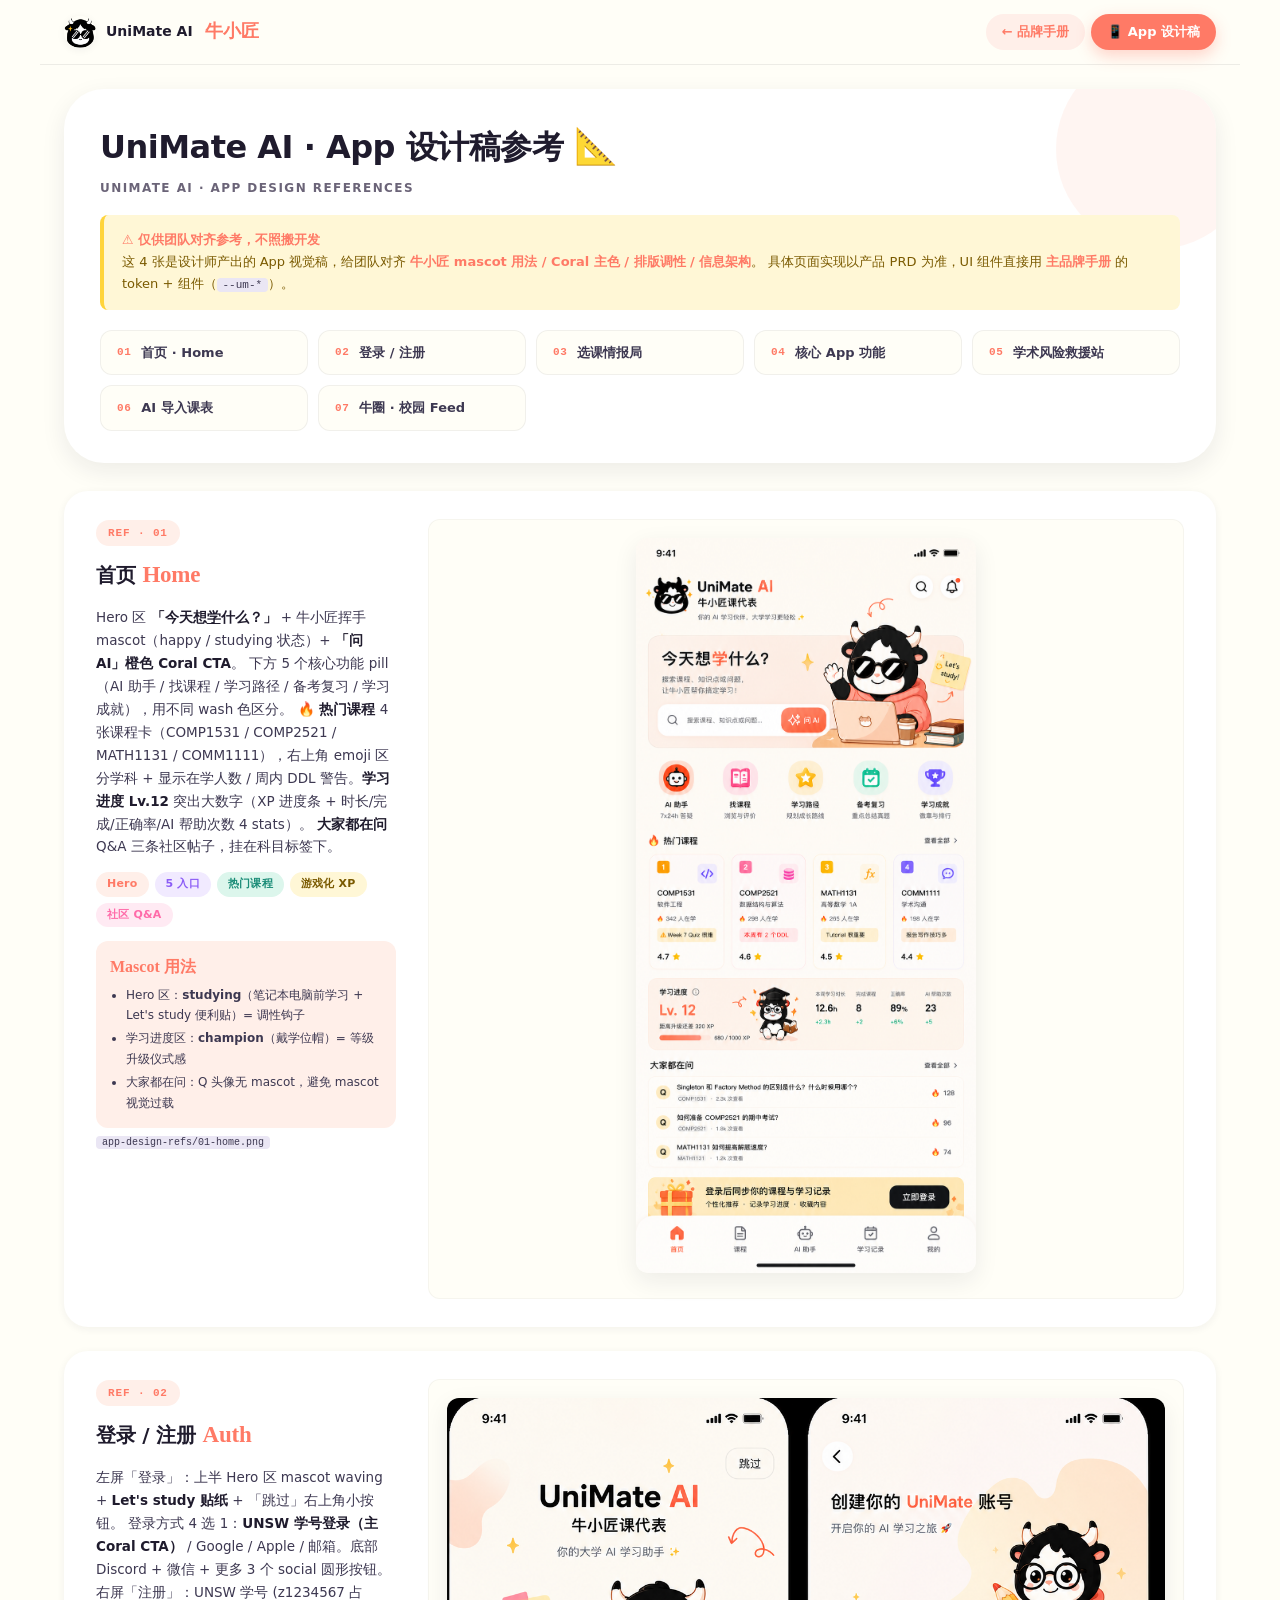
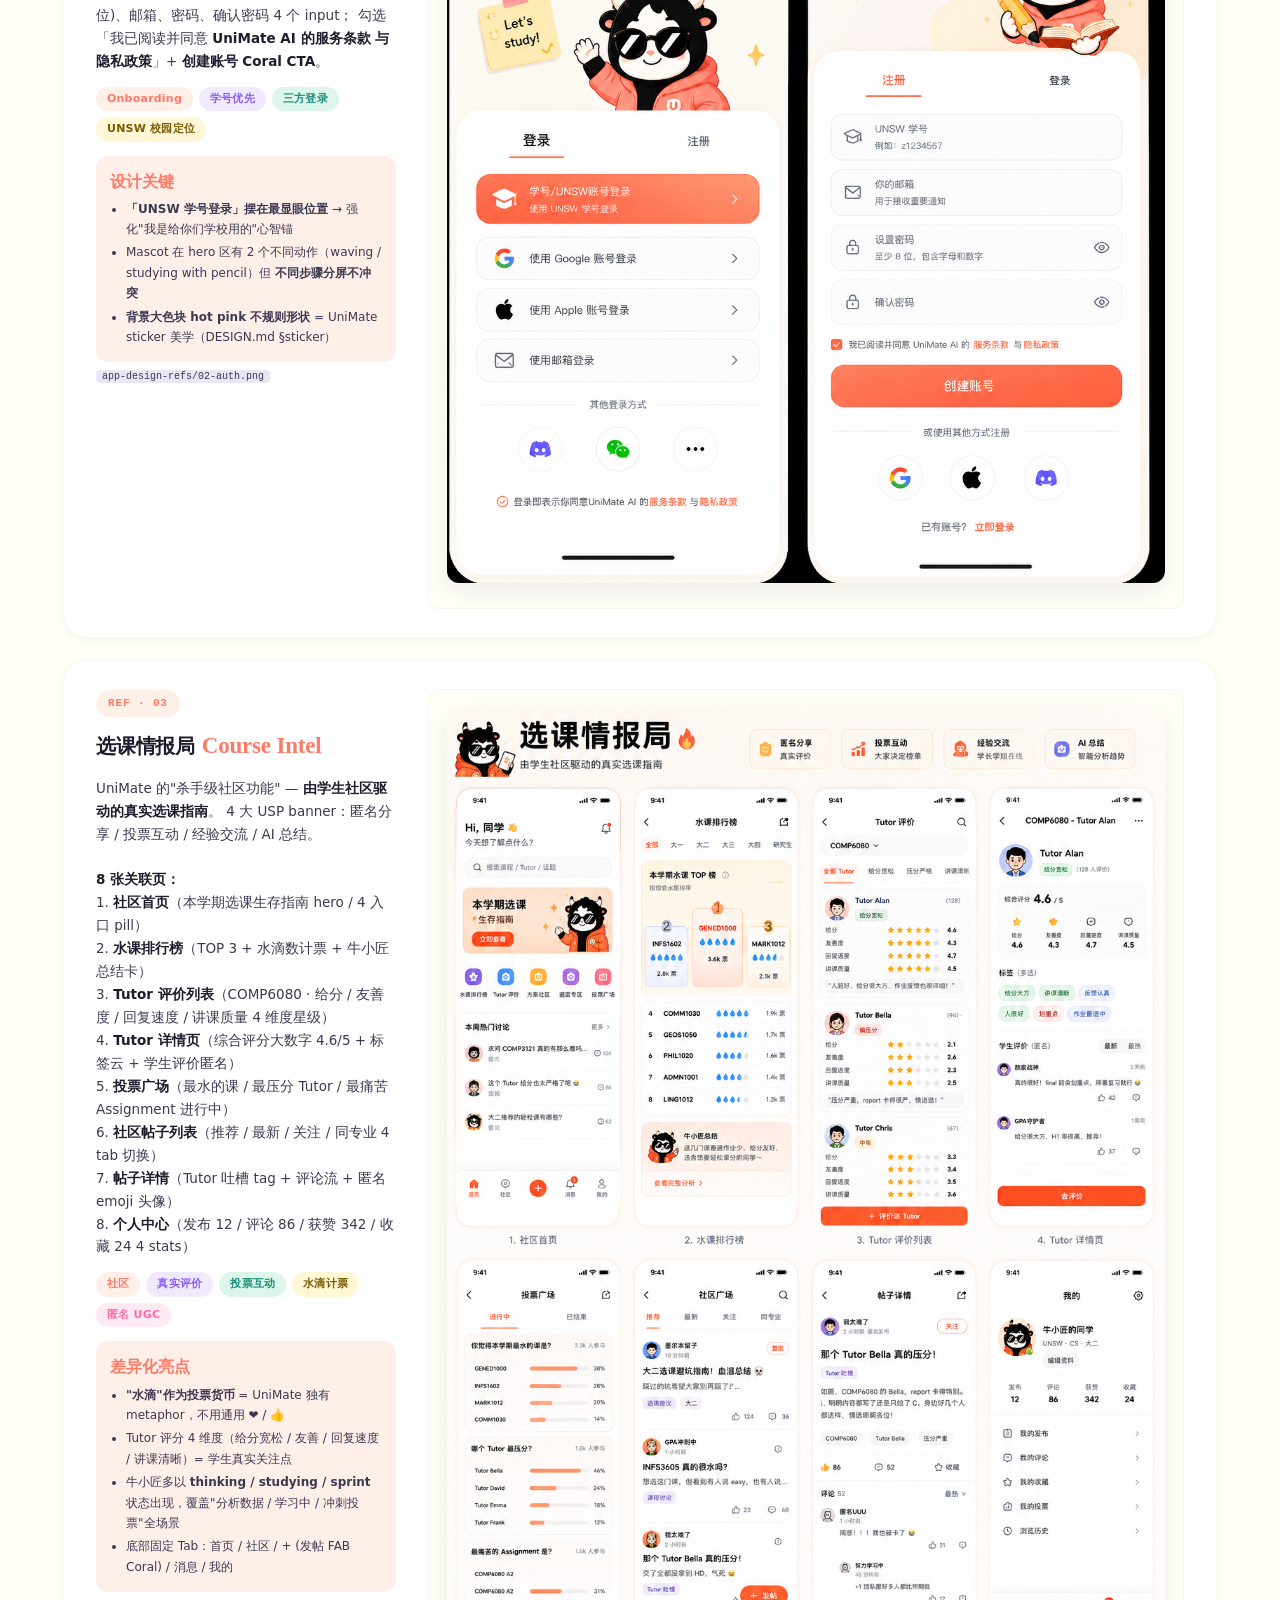
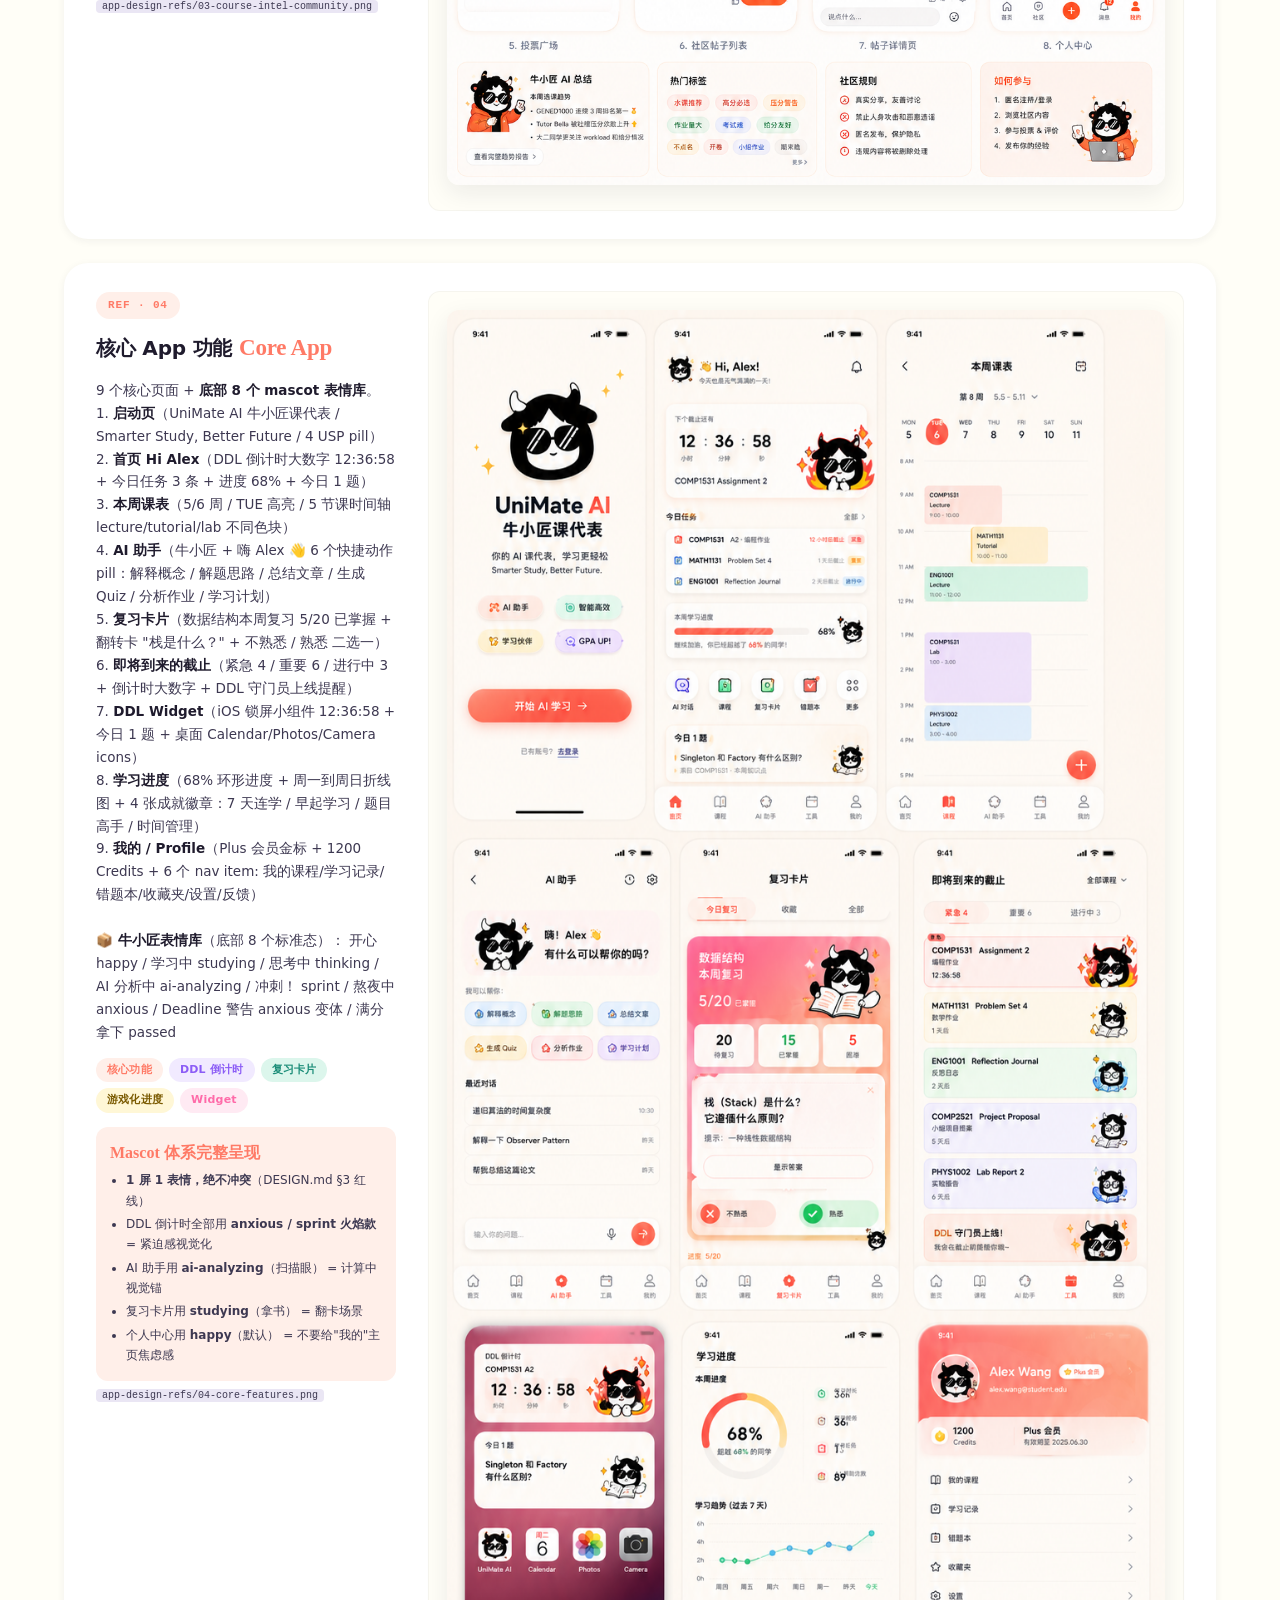
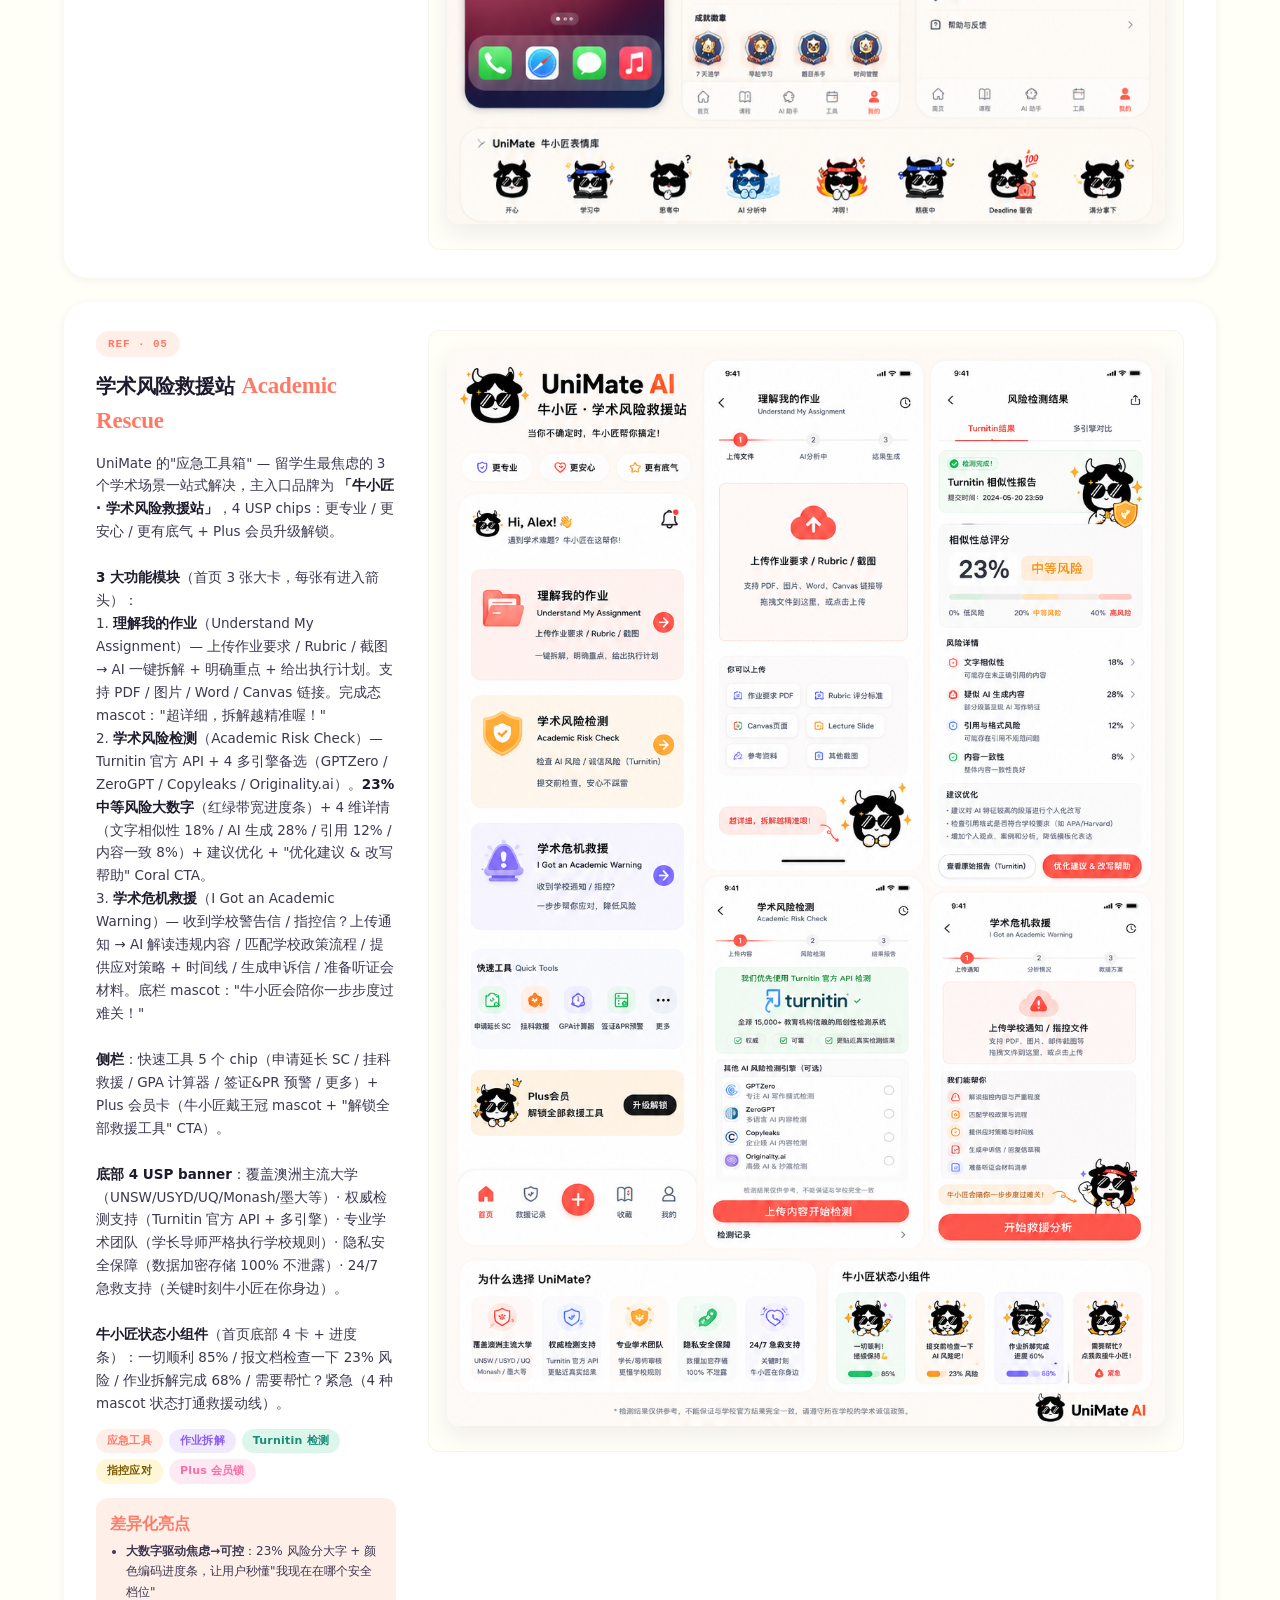
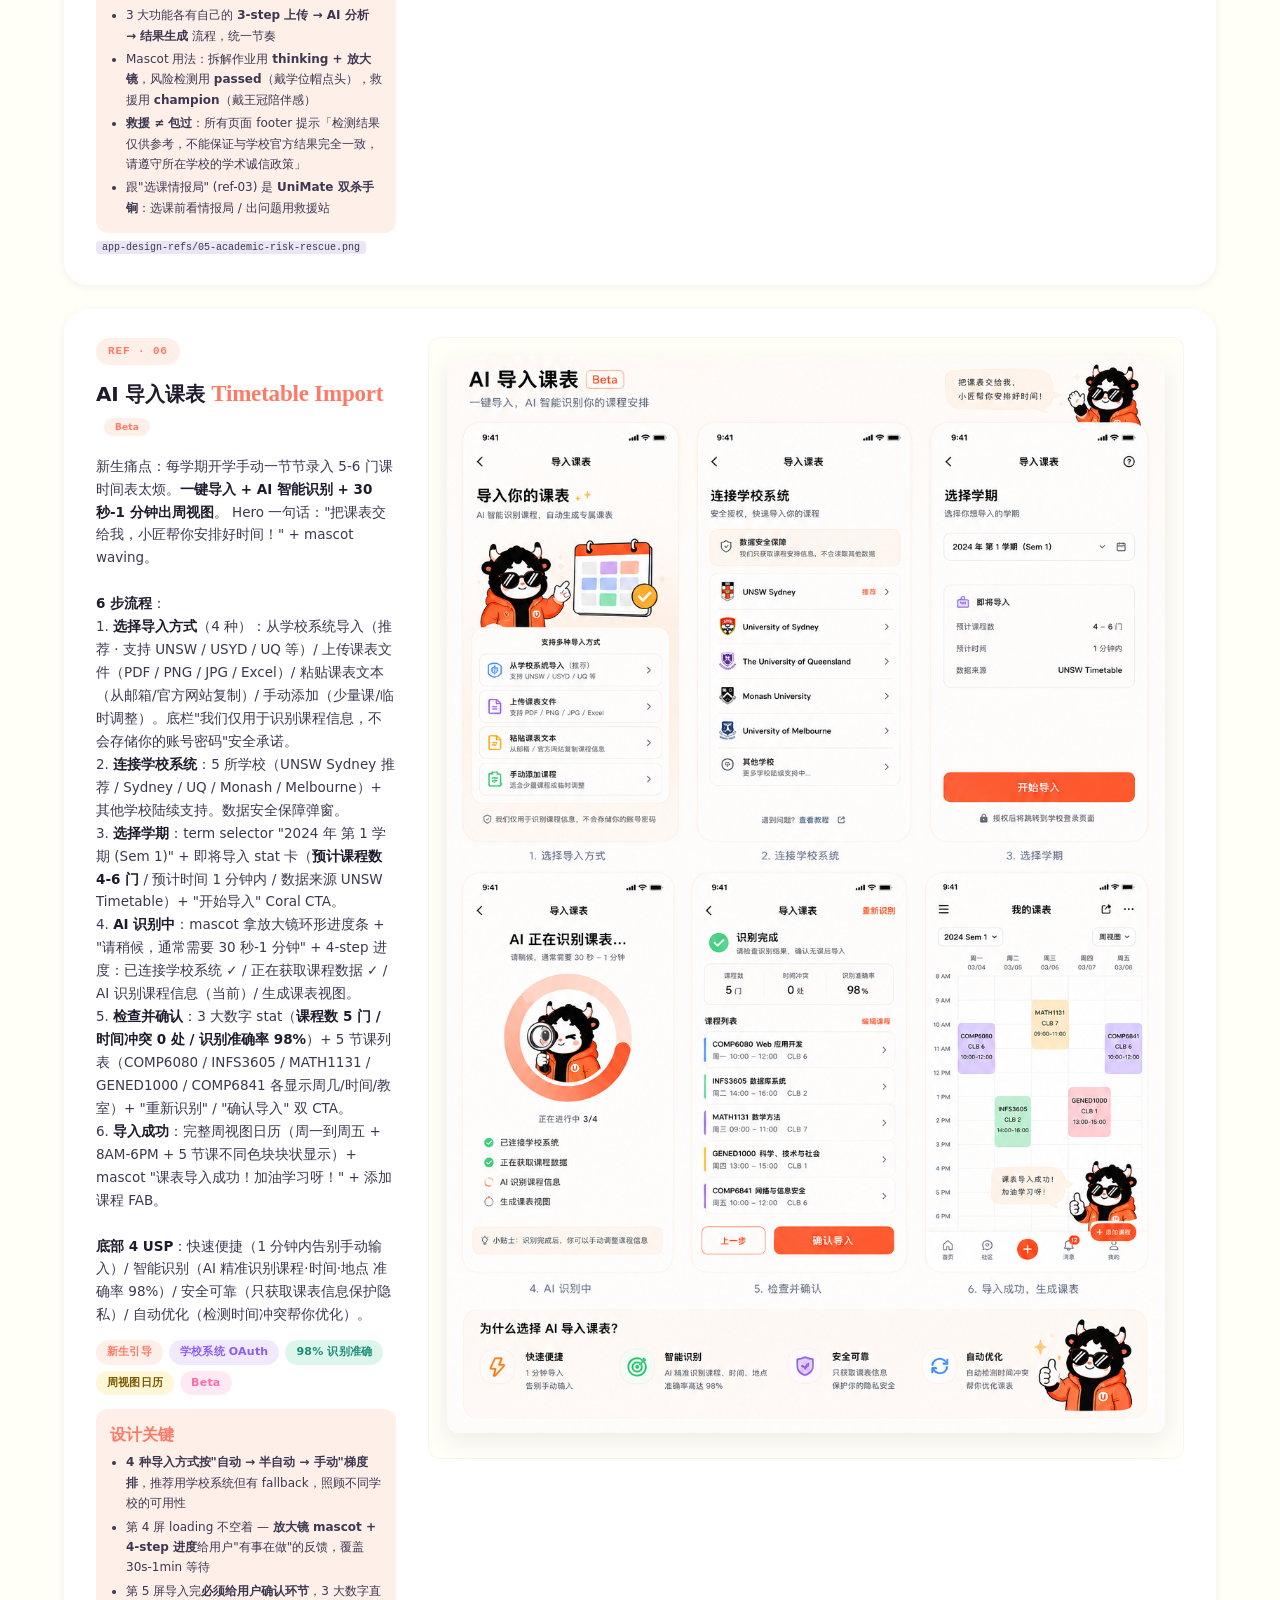
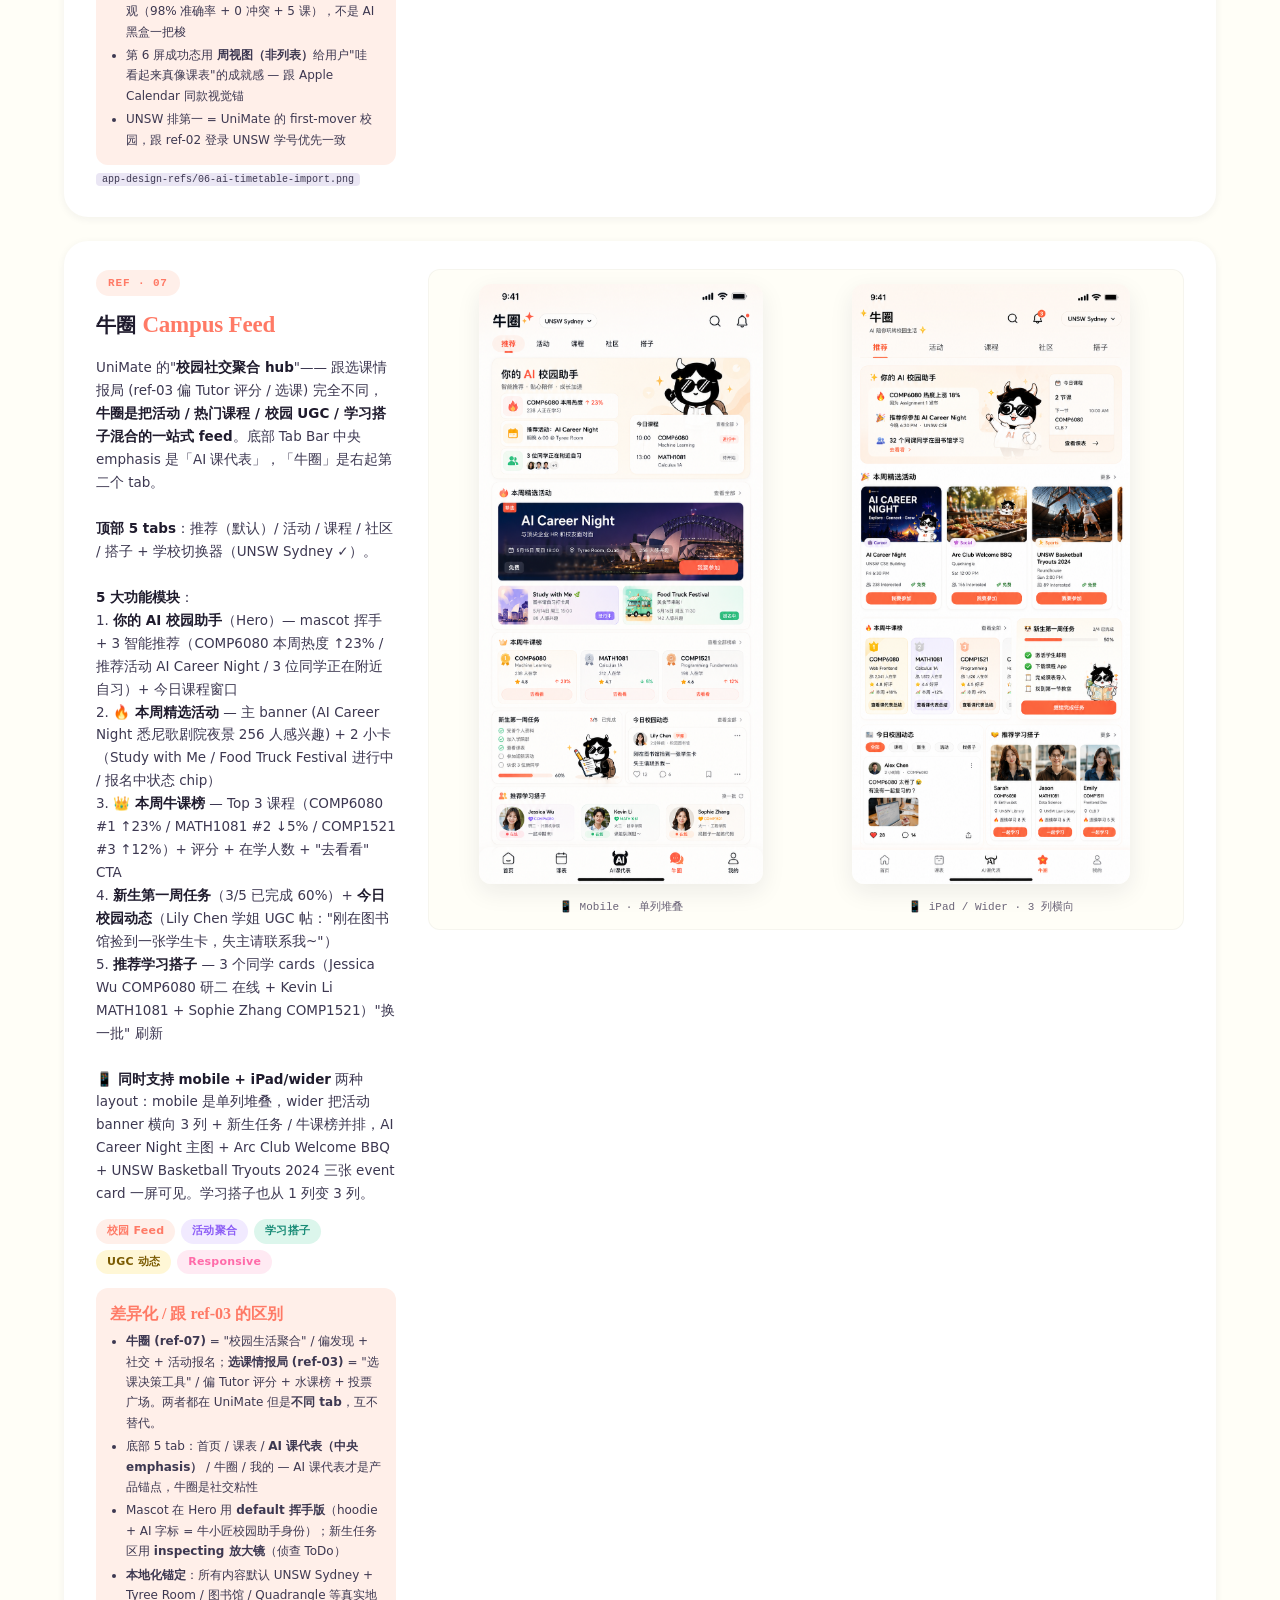
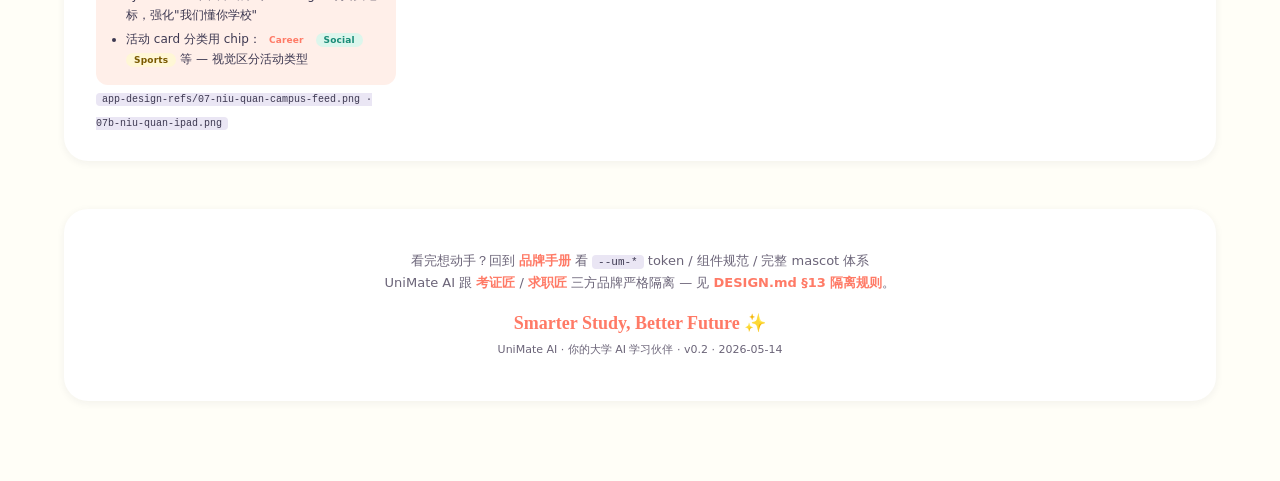
==== app-design-refs.html @ 415c6955 "feat: brand book v0.2 — app design refs page + 11-state mascot system + Stickers section - Add app-d" ====
<!doctype html>
<html lang="zh-CN">
<head>
  <meta charset="utf-8" />
  <meta name="viewport" content="width=device-width, initial-scale=1" />
  <title>UniMate AI · App 设计稿参考 · 团队对齐</title>
  <meta name="description" content="UniMate AI / 牛小匠 App 设计稿参考 — 仅供团队对齐 mascot / 色彩 / 排版调性，不照搬开发" />
  <link rel="stylesheet" href="tokens/tokens.css" />
  <style>
    *, *::before, *::after { box-sizing: border-box; }
    html, body { margin: 0; padding: 0; }
    body {
      font-family: var(--um-font-sans);
      background: var(--um-canvas);
      color: var(--um-ink);
      line-height: var(--um-lh-normal);
      -webkit-font-smoothing: antialiased;
    }
    a { color: var(--um-ink-soft); text-decoration: none; }
    code {
      font-family: 'JetBrains Mono', 'SF Mono', Menlo, monospace;
      font-size: 11px; background: var(--um-fog, #EAE6F4);
      padding: 1px 6px; border-radius: var(--um-radius-xs);
      color: var(--um-ink-soft);
    }

    .page { max-width: 1200px; margin: 0 auto; padding: 0 24px 80px; }

    /* —— Sticky nav 跟 index.html 同款 (UniMate Coral) —— */
    .sticky-nav {
      position: sticky; top: 0; z-index: 100;
      background: rgba(255, 254, 247, 0.92);
      backdrop-filter: blur(12px);
      -webkit-backdrop-filter: blur(12px);
      margin: 0 -24px 24px;
      padding: 14px 24px;
      border-bottom: 1px solid rgba(31,27,45,0.08);
      display: flex; align-items: center; gap: 14px;
    }
    .sticky-nav .brand {
      display: flex; align-items: center; gap: 10px;
      font-weight: 800; font-size: 14px; color: var(--um-ink);
    }
    .sticky-nav .brand img { width: 32px; height: 32px; border-radius: 50%; box-shadow: var(--um-shadow-sm); }
    .sticky-nav .brand .label-zh { font-family: var(--um-font-accent); font-size: 18px; color: var(--um-coral); margin-left: 2px; }
    .sticky-nav .nav-links { display: flex; gap: 6px; margin-left: auto; }
    .sticky-nav .nav-link {
      display: inline-flex; align-items: center; gap: 6px;
      padding: 8px 16px; border-radius: var(--um-radius-full);
      font-size: 13px; font-weight: 700; text-decoration: none;
      transition: transform var(--um-dur-hover), background var(--um-dur-hover);
    }
    .sticky-nav .nav-link.current {
      background: var(--um-coral); color: var(--um-white);
      box-shadow: 0 6px 16px rgba(255,122,102,0.32);
    }
    .sticky-nav .nav-link.subtle { background: var(--um-wash-coral); color: var(--um-coral); }
    .sticky-nav .nav-link.subtle:hover { background: var(--um-coral); color: var(--um-white); transform: translateY(-1px); }
    @media (max-width: 700px) {
      .sticky-nav { gap: 8px; padding: 10px 16px; margin: 0 -16px 16px; }
      .sticky-nav .brand .label { display: none; }
      .sticky-nav .brand .label-zh { display: none; }
      .sticky-nav .nav-link { padding: 6px 12px; font-size: 12px; }
    }

    /* —— Hero header —— */
    .header {
      background: var(--um-white);
      border-radius: var(--um-radius-xl);
      padding: 32px 36px;
      box-shadow: var(--um-shadow-md);
      margin-bottom: 28px;
      position: relative;
      overflow: hidden;
    }
    .header::before {
      content: '';
      position: absolute;
      top: -40px; right: -40px;
      width: 200px; height: 200px;
      background: var(--um-wash-coral);
      border-radius: 50%;
      opacity: 0.6;
      z-index: 0;
    }
    .header > * { position: relative; z-index: 1; }
    .header h1 {
      margin: 0 0 6px;
      font-size: 32px; font-weight: 800;
      color: var(--um-ink); letter-spacing: -0.5px;
    }
    .header h1 .accent {
      font-family: var(--um-font-accent);
      color: var(--um-coral);
      font-weight: 700;
      font-size: 1.1em;
    }
    .header .en {
      font-size: 12px;
      color: var(--um-slate);
      margin: 0 0 18px;
      font-weight: 700;
      letter-spacing: 0.12em;
      text-transform: uppercase;
    }

    .warning {
      background: var(--um-wash-sunshine);
      border-left: 4px solid var(--um-sunshine);
      padding: 14px 18px;
      border-radius: var(--um-radius-sm);
      font-size: 13px;
      color: #7a5a00;
      line-height: var(--um-lh-relaxed);
    }
    .warning strong { color: var(--um-coral); }
    .warning a { color: var(--um-coral); font-weight: 700; }
    .warning a:hover { text-decoration: underline; }

    .toc {
      display: grid;
      grid-template-columns: repeat(auto-fill, minmax(200px, 1fr));
      gap: 10px;
      margin-top: 20px;
    }
    .toc a {
      padding: 12px 16px;
      background: var(--um-canvas);
      border: 1.5px solid rgba(31,27,45,0.06);
      border-radius: var(--um-radius-md);
      font-size: 13px; font-weight: 700;
      color: var(--um-ink-soft);
      display: flex; align-items: center; gap: 10px;
      transition: all var(--um-dur-hover);
    }
    .toc a:hover {
      background: var(--um-wash-coral);
      border-color: var(--um-coral);
      color: var(--um-coral);
      transform: translateY(-1px);
    }
    .toc a .num {
      font-family: 'JetBrains Mono', 'SF Mono', monospace;
      font-weight: 800;
      color: var(--um-coral);
      font-size: 11px;
      letter-spacing: 0.05em;
    }

    /* —— Ref card —— */
    .ref-card {
      background: var(--um-white);
      border-radius: var(--um-radius-lg);
      padding: 28px 32px;
      margin-bottom: 24px;
      box-shadow: var(--um-shadow-sm);
      display: grid;
      grid-template-columns: 300px 1fr;
      gap: 32px;
      align-items: start;
      transition: box-shadow var(--um-dur-hover);
    }
    .ref-card:hover { box-shadow: var(--um-shadow-md); }
    @media (max-width: 760px) {
      .ref-card { grid-template-columns: 1fr; padding: 22px 20px; gap: 18px; }
    }
    .ref-meta .num {
      display: inline-block;
      padding: 5px 12px;
      background: var(--um-wash-coral);
      color: var(--um-coral);
      border-radius: var(--um-radius-full);
      font-family: 'JetBrains Mono', monospace;
      font-size: 11px; font-weight: 800;
      letter-spacing: 0.08em;
      margin-bottom: 12px;
    }
    .ref-meta h2 {
      margin: 0 0 12px;
      font-size: 20px; font-weight: 800;
      color: var(--um-ink); letter-spacing: -0.2px;
    }
    .ref-meta .accent {
      font-family: var(--um-font-accent);
      color: var(--um-coral);
      font-weight: 700;
      font-size: 1.15em;
    }
    .ref-meta .desc {
      font-size: 13.5px;
      color: var(--um-ink-soft);
      margin-bottom: 14px;
      line-height: var(--um-lh-relaxed);
    }
    .ref-meta .desc strong { color: var(--um-ink); font-weight: 700; }
    .ref-meta code { font-size: 10px; }

    .ref-frame {
      background: var(--um-canvas);
      border-radius: var(--um-radius-md);
      padding: 18px;
      text-align: center;
      border: 1.5px solid rgba(31,27,45,0.04);
    }
    .ref-frame img {
      max-width: 100%; height: auto;
      border-radius: var(--um-radius-md);
      box-shadow: var(--um-shadow-md);
      display: inline-block;
    }
    .ref-frame.tall img { max-width: 340px; }
    .ref-frame.wide img { max-width: 100%; }

    /* —— Tag rows —— */
    .tag-row {
      display: flex; flex-wrap: wrap;
      gap: 6px; margin-top: 14px;
    }
    .tag {
      font-size: 11px;
      padding: 4px 11px;
      border-radius: var(--um-radius-full);
      background: var(--um-wash-coral);
      color: var(--um-coral);
      font-weight: 700;
      letter-spacing: 0.02em;
    }
    .tag.purple { background: var(--um-wash-purple); color: var(--um-purple); }
    .tag.mint { background: var(--um-wash-mint); color: #1a8c77; }
    .tag.sunshine { background: var(--um-wash-sunshine); color: #7a5a00; }
    .tag.bubblegum { background: var(--um-wash-bubblegum); color: var(--um-bubblegum); }

    /* —— Mascot key insights box —— */
    .insights {
      margin-top: 14px;
      padding: 12px 14px;
      background: var(--um-wash-coral);
      border-radius: var(--um-radius-md);
      font-size: 12px;
      line-height: var(--um-lh-relaxed);
      color: var(--um-ink-soft);
    }
    .insights .label {
      font-family: var(--um-font-accent);
      color: var(--um-coral);
      font-size: 16px;
      font-weight: 700;
      display: block;
      margin-bottom: 4px;
    }
    .insights ul { margin: 0; padding-left: 16px; }
    .insights li { margin: 3px 0; }

    /* —— Footer —— */
    .footer {
      margin-top: 48px;
      padding: 28px 24px;
      background: var(--um-white);
      border-radius: var(--um-radius-lg);
      box-shadow: var(--um-shadow-sm);
      text-align: center;
      font-size: 13px;
      color: var(--um-slate);
      line-height: var(--um-lh-relaxed);
    }
    .footer .accent {
      font-family: var(--um-font-accent);
      color: var(--um-coral);
      font-size: 18px;
      font-weight: 700;
    }
    .footer a { color: var(--um-coral); font-weight: 700; }
    .footer a:hover { text-decoration: underline; }
  </style>
</head>
<body>
<div class="page">

  <!-- ============ STICKY NAV ============ -->
  <nav class="sticky-nav">
    <span class="brand">
      <img src="assets/logo/avatar.png" alt=""/>
      <span class="label">UniMate AI</span>
      <span class="label-zh">牛小匠</span>
    </span>
    <div class="nav-links">
      <a href="index.html" class="nav-link subtle">← 品牌手册</a>
      <a href="app-design-refs.html" class="nav-link current">📱 App 设计稿</a>
    </div>
  </nav>

  <div class="header" style="margin-top:8px;">
    <h1>UniMate AI · App 设计稿参考 <span class="accent">📐</span></h1>
    <p class="en">UNIMATE AI · APP DESIGN REFERENCES</p>
    <div class="warning">
      <strong>⚠️ 仅供团队对齐参考，不照搬开发</strong>
      <br/>这 4 张是设计师产出的 App 视觉稿，给团队对齐 <strong>牛小匠 mascot 用法 / Coral 主色 / 排版调性 / 信息架构</strong>。
      具体页面实现以产品 PRD 为准，UI 组件直接用 <a href="index.html">主品牌手册</a> 的 token + 组件（<code>--um-*</code>）。
    </div>
    <div class="toc">
      <a href="#ref-01"><span class="num">01</span>首页 · Home</a>
      <a href="#ref-02"><span class="num">02</span>登录 / 注册</a>
      <a href="#ref-03"><span class="num">03</span>选课情报局</a>
      <a href="#ref-04"><span class="num">04</span>核心 App 功能</a>
      <a href="#ref-05"><span class="num">05</span>学术风险救援站</a>
      <a href="#ref-06"><span class="num">06</span>AI 导入课表</a>
      <a href="#ref-07"><span class="num">07</span>牛圈 · 校园 Feed</a>
    </div>
  </div>

  <!-- ============ 01 首页 ============ -->
  <div class="ref-card" id="ref-01">
    <div class="ref-meta">
      <span class="num">REF · 01</span>
      <h2>首页 <span class="accent">Home</span></h2>
      <p class="desc">
        Hero 区 <strong>「今天想<u>学</u>什么？」</strong> + 牛小匠挥手 mascot（happy / studying 状态）+ <strong>「问 AI」橙色 Coral CTA</strong>。
        下方 5 个核心功能 pill（AI 助手 / 找课程 / 学习路径 / 备考复习 / 学习成就），用不同 wash 色区分。
        <strong>🔥 热门课程</strong> 4 张课程卡（COMP1531 / COMP2521 / MATH1131 / COMM1111），右上角 emoji 区分学科 +
        显示在学人数 / 周内 DDL 警告。<strong>学习进度 Lv.12</strong> 突出大数字（XP 进度条 + 时长/完成/正确率/AI 帮助次数 4 stats）。
        <strong>大家都在问</strong> Q&A 三条社区帖子，挂在科目标签下。
      </p>
      <div class="tag-row">
        <span class="tag">Hero</span>
        <span class="tag purple">5 入口</span>
        <span class="tag mint">热门课程</span>
        <span class="tag sunshine">游戏化 XP</span>
        <span class="tag bubblegum">社区 Q&A</span>
      </div>
      <div class="insights">
        <span class="label">Mascot 用法</span>
        <ul>
          <li>Hero 区：<strong>studying</strong>（笔记本电脑前学习 + Let's study 便利贴）= 调性钩子</li>
          <li>学习进度区：<strong>champion</strong>（戴学位帽）= 等级升级仪式感</li>
          <li>大家都在问：Q 头像无 mascot，避免 mascot 视觉过载</li>
        </ul>
      </div>
      <code>app-design-refs/01-home.png</code>
    </div>
    <div class="ref-frame tall">
      <img src="assets/app-design-refs/01-home.png" alt="UniMate AI 首页设计稿"/>
    </div>
  </div>

  <!-- ============ 02 登录注册 ============ -->
  <div class="ref-card" id="ref-02">
    <div class="ref-meta">
      <span class="num">REF · 02</span>
      <h2>登录 / 注册 <span class="accent">Auth</span></h2>
      <p class="desc">
        左屏「登录」：上半 Hero 区 mascot waving + <strong>Let's study 贴纸</strong> + 「跳过」右上角小按钮。
        登录方式 4 选 1：<strong>UNSW 学号登录（主 Coral CTA）</strong> / Google / Apple / 邮箱。底部 Discord + 微信 + 更多 3 个 social 圆形按钮。
        右屏「注册」：UNSW 学号 (z1234567 占位)、邮箱、密码、确认密码 4 个 input；
        勾选「我已阅读并同意 <strong>UniMate AI 的服务条款 与 隐私政策</strong>」+ <strong>创建账号 Coral CTA</strong>。
      </p>
      <div class="tag-row">
        <span class="tag">Onboarding</span>
        <span class="tag purple">学号优先</span>
        <span class="tag mint">三方登录</span>
        <span class="tag sunshine">UNSW 校园定位</span>
      </div>
      <div class="insights">
        <span class="label">设计关键</span>
        <ul>
          <li><strong>「UNSW 学号登录」摆在最显眼位置</strong> → 强化"我是给你们学校用的"心智锚</li>
          <li>Mascot 在 hero 区有 2 个不同动作（waving / studying with pencil）但 <strong>不同步骤分屏不冲突</strong></li>
          <li><strong>背景大色块 hot pink 不规则形状</strong> = UniMate sticker 美学（DESIGN.md §sticker）</li>
        </ul>
      </div>
      <code>app-design-refs/02-auth.png</code>
    </div>
    <div class="ref-frame wide">
      <img src="assets/app-design-refs/02-auth.png" alt="UniMate AI 登录注册设计稿"/>
    </div>
  </div>

  <!-- ============ 03 选课情报局 ============ -->
  <div class="ref-card" id="ref-03">
    <div class="ref-meta">
      <span class="num">REF · 03</span>
      <h2>选课情报局 <span class="accent">Course Intel</span></h2>
      <p class="desc">
        UniMate 的"杀手级社区功能" — <strong>由学生社区驱动的真实选课指南</strong>。
        4 大 USP banner：匿名分享 / 投票互动 / 经验交流 / AI 总结。
        <br/><br/>
        <strong>8 张关联页：</strong>
        <br/>1. <strong>社区首页</strong>（本学期选课生存指南 hero / 4 入口 pill）
        <br/>2. <strong>水课排行榜</strong>（TOP 3 + 水滴数计票 + 牛小匠总结卡）
        <br/>3. <strong>Tutor 评价列表</strong>（COMP6080 · 给分 / 友善度 / 回复速度 / 讲课质量 4 维度星级）
        <br/>4. <strong>Tutor 详情页</strong>（综合评分大数字 4.6/5 + 标签云 + 学生评价匿名）
        <br/>5. <strong>投票广场</strong>（最水的课 / 最压分 Tutor / 最痛苦 Assignment 进行中）
        <br/>6. <strong>社区帖子列表</strong>（推荐 / 最新 / 关注 / 同专业 4 tab 切换）
        <br/>7. <strong>帖子详情</strong>（Tutor 吐槽 tag + 评论流 + 匿名 emoji 头像）
        <br/>8. <strong>个人中心</strong>（发布 12 / 评论 86 / 获赞 342 / 收藏 24 4 stats）
      </p>
      <div class="tag-row">
        <span class="tag">社区</span>
        <span class="tag purple">真实评价</span>
        <span class="tag mint">投票互动</span>
        <span class="tag sunshine">水滴计票</span>
        <span class="tag bubblegum">匿名 UGC</span>
      </div>
      <div class="insights">
        <span class="label">差异化亮点</span>
        <ul>
          <li><strong>"水滴"作为投票货币</strong> = UniMate 独有 metaphor，不用通用 ❤️ / 👍</li>
          <li>Tutor 评分 4 维度（给分宽松 / 友善 / 回复速度 / 讲课清晰）= 学生真实关注点</li>
          <li>牛小匠多以 <strong>thinking / studying / sprint</strong> 状态出现，覆盖"分析数据 / 学习中 / 冲刺投票"全场景</li>
          <li>底部固定 Tab：首页 / 社区 / + (发帖 FAB Coral) / 消息 / 我的</li>
        </ul>
      </div>
      <code>app-design-refs/03-course-intel-community.png</code>
    </div>
    <div class="ref-frame wide">
      <img src="assets/app-design-refs/03-course-intel-community.png" alt="UniMate AI 选课情报局 8 张页面"/>
    </div>
  </div>

  <!-- ============ 04 核心 App 功能 ============ -->
  <div class="ref-card" id="ref-04">
    <div class="ref-meta">
      <span class="num">REF · 04</span>
      <h2>核心 App 功能 <span class="accent">Core App</span></h2>
      <p class="desc">
        9 个核心页面 + <strong>底部 8 个 mascot 表情库</strong>。
        <br/>1. <strong>启动页</strong>（UniMate AI 牛小匠课代表 / Smarter Study, Better Future / 4 USP pill）
        <br/>2. <strong>首页 Hi Alex</strong>（DDL 倒计时大数字 12:36:58 + 今日任务 3 条 + 进度 68% + 今日 1 题）
        <br/>3. <strong>本周课表</strong>（5/6 周 / TUE 高亮 / 5 节课时间轴 lecture/tutorial/lab 不同色块）
        <br/>4. <strong>AI 助手</strong>（牛小匠 + 嗨 Alex 👋 6 个快捷动作 pill：解释概念 / 解题思路 / 总结文章 / 生成 Quiz / 分析作业 / 学习计划）
        <br/>5. <strong>复习卡片</strong>（数据结构本周复习 5/20 已掌握 + 翻转卡 "栈是什么？" + 不熟悉 / 熟悉 二选一）
        <br/>6. <strong>即将到来的截止</strong>（紧急 4 / 重要 6 / 进行中 3 + 倒计时大数字 + DDL 守门员上线提醒）
        <br/>7. <strong>DDL Widget</strong>（iOS 锁屏小组件 12:36:58 + 今日 1 题 + 桌面 Calendar/Photos/Camera icons）
        <br/>8. <strong>学习进度</strong>（68% 环形进度 + 周一到周日折线图 + 4 张成就徽章：7 天连学 / 早起学习 / 题目高手 / 时间管理）
        <br/>9. <strong>我的 / Profile</strong>（Plus 会员金标 + 1200 Credits + 6 个 nav item: 我的课程/学习记录/错题本/收藏夹/设置/反馈）
        <br/><br/>
        <strong>📦 牛小匠表情库</strong>（底部 8 个标准态）：
        开心 happy / 学习中 studying / 思考中 thinking / AI 分析中 ai-analyzing / 冲刺！ sprint / 熬夜中 anxious / Deadline 警告 anxious 变体 / 满分拿下 passed
      </p>
      <div class="tag-row">
        <span class="tag">核心功能</span>
        <span class="tag purple">DDL 倒计时</span>
        <span class="tag mint">复习卡片</span>
        <span class="tag sunshine">游戏化进度</span>
        <span class="tag bubblegum">Widget</span>
      </div>
      <div class="insights">
        <span class="label">Mascot 体系完整呈现</span>
        <ul>
          <li><strong>1 屏 1 表情，绝不冲突</strong>（DESIGN.md §3 红线）</li>
          <li>DDL 倒计时全部用 <strong>anxious / sprint 火焰款</strong> = 紧迫感视觉化</li>
          <li>AI 助手用 <strong>ai-analyzing</strong>（扫描眼） = 计算中视觉锚</li>
          <li>复习卡片用 <strong>studying</strong>（拿书） = 翻卡场景</li>
          <li>个人中心用 <strong>happy</strong>（默认） = 不要给"我的"主页焦虑感</li>
        </ul>
      </div>
      <code>app-design-refs/04-core-features.png</code>
    </div>
    <div class="ref-frame wide">
      <img src="assets/app-design-refs/04-core-features.png" alt="UniMate AI 9 个核心 App 功能 + 8 mascot 表情库"/>
    </div>
  </div>

  <!-- ============ 05 学术风险救援站 ============ -->
  <div class="ref-card" id="ref-05">
    <div class="ref-meta">
      <span class="num">REF · 05</span>
      <h2>学术风险救援站 <span class="accent">Academic Rescue</span></h2>
      <p class="desc">
        UniMate 的"应急工具箱" — 留学生最焦虑的 3 个学术场景一站式解决，主入口品牌为
        <strong>「牛小匠 · 学术风险救援站」</strong>，4 USP chips：更专业 / 更安心 / 更有底气 + Plus 会员升级解锁。
        <br/><br/>
        <strong>3 大功能模块</strong>（首页 3 张大卡，每张有进入箭头）：
        <br/>1. <strong>理解我的作业</strong>（Understand My Assignment）— 上传作业要求 / Rubric / 截图 → AI 一键拆解 + 明确重点 + 给出执行计划。支持 PDF / 图片 / Word / Canvas 链接。完成态 mascot："超详细，拆解越精准喔！"
        <br/>2. <strong>学术风险检测</strong>（Academic Risk Check）— Turnitin 官方 API + 4 多引擎备选（GPTZero / ZeroGPT / Copyleaks / Originality.ai）。<strong>23% 中等风险大数字</strong>（红绿带宽进度条）+ 4 维详情（文字相似性 18% / AI 生成 28% / 引用 12% / 内容一致 8%）+ 建议优化 + "优化建议 & 改写帮助" Coral CTA。
        <br/>3. <strong>学术危机救援</strong>（I Got an Academic Warning）— 收到学校警告信 / 指控信？上传通知 → AI 解读违规内容 / 匹配学校政策流程 / 提供应对策略 + 时间线 / 生成申诉信 / 准备听证会材料。底栏 mascot："牛小匠会陪你一步步度过难关！"
        <br/><br/>
        <strong>侧栏</strong>：快速工具 5 个 chip（申请延长 SC / 挂科救援 / GPA 计算器 / 签证&PR 预警 / 更多）+ Plus 会员卡（牛小匠戴王冠 mascot + "解锁全部救援工具" CTA）。
        <br/><br/>
        <strong>底部 4 USP banner</strong>：覆盖澳洲主流大学（UNSW/USYD/UQ/Monash/墨大等）· 权威检测支持（Turnitin 官方 API + 多引擎）· 专业学术团队（学长导师严格执行学校规则）· 隐私安全保障（数据加密存储 100% 不泄露）· 24/7 急救支持（关键时刻牛小匠在你身边）。
        <br/><br/>
        <strong>牛小匠状态小组件</strong>（首页底部 4 卡 + 进度条）：一切顺利 85% / 报文档检查一下 23% 风险 / 作业拆解完成 68% / 需要帮忙？紧急（4 种 mascot 状态打通救援动线）。
      </p>
      <div class="tag-row">
        <span class="tag">应急工具</span>
        <span class="tag purple">作业拆解</span>
        <span class="tag mint">Turnitin 检测</span>
        <span class="tag sunshine">指控应对</span>
        <span class="tag bubblegum">Plus 会员锁</span>
      </div>
      <div class="insights">
        <span class="label">差异化亮点</span>
        <ul>
          <li><strong>大数字驱动焦虑→可控</strong>：23% 风险分大字 + 颜色编码进度条，让用户秒懂"我现在在哪个安全档位"</li>
          <li>3 大功能各有自己的 <strong>3-step 上传 → AI 分析 → 结果生成</strong> 流程，统一节奏</li>
          <li>Mascot 用法：拆解作业用 <strong>thinking + 放大镜</strong>，风险检测用 <strong>passed</strong>（戴学位帽点头），救援用 <strong>champion</strong>（戴王冠陪伴感）</li>
          <li><strong>救援 ≠ 包过</strong>：所有页面 footer 提示「检测结果仅供参考，不能保证与学校官方结果完全一致，请遵守所在学校的学术诚信政策」</li>
          <li>跟"选课情报局" (ref-03) 是 <strong>UniMate 双杀手锏</strong>：选课前看情报局 / 出问题用救援站</li>
        </ul>
      </div>
      <code>app-design-refs/05-academic-risk-rescue.png</code>
    </div>
    <div class="ref-frame wide">
      <img src="assets/app-design-refs/05-academic-risk-rescue.png" alt="UniMate AI 学术风险救援站 3 大功能 + 6 张关联页"/>
    </div>
  </div>

  <!-- ============ 06 AI 导入课表 ============ -->
  <div class="ref-card" id="ref-06">
    <div class="ref-meta">
      <span class="num">REF · 06</span>
      <h2>AI 导入课表 <span class="accent">Timetable Import</span> <span class="tag" style="margin-left:8px; vertical-align:middle; font-size:9px;">Beta</span></h2>
      <p class="desc">
        新生痛点：每学期开学手动一节节录入 5-6 门课时间表太烦。<strong>一键导入 + AI 智能识别 + 30 秒-1 分钟出周视图</strong>。
        Hero 一句话："把课表交给我，小匠帮你安排好时间！" + mascot waving。
        <br/><br/>
        <strong>6 步流程</strong>：
        <br/>1. <strong>选择导入方式</strong>（4 种）：从学校系统导入（推荐 · 支持 UNSW / USYD / UQ 等）/ 上传课表文件（PDF / PNG / JPG / Excel）/ 粘贴课表文本（从邮箱/官方网站复制）/ 手动添加（少量课/临时调整）。底栏"我们仅用于识别课程信息，不会存储你的账号密码"安全承诺。
        <br/>2. <strong>连接学校系统</strong>：5 所学校（UNSW Sydney 推荐 / Sydney / UQ / Monash / Melbourne）+ 其他学校陆续支持。数据安全保障弹窗。
        <br/>3. <strong>选择学期</strong>：term selector "2024 年 第 1 学期 (Sem 1)" + 即将导入 stat 卡（<strong>预计课程数 4-6 门</strong> / 预计时间 1 分钟内 / 数据来源 UNSW Timetable）+ "开始导入" Coral CTA。
        <br/>4. <strong>AI 识别中</strong>：mascot 拿放大镜环形进度条 + "请稍候，通常需要 30 秒-1 分钟" + 4-step 进度：已连接学校系统 ✓ / 正在获取课程数据 ✓ / AI 识别课程信息（当前）/ 生成课表视图。
        <br/>5. <strong>检查并确认</strong>：3 大数字 stat（<strong>课程数 5 门 / 时间冲突 0 处 / 识别准确率 98%</strong>）+ 5 节课列表（COMP6080 / INFS3605 / MATH1131 / GENED1000 / COMP6841 各显示周几/时间/教室）+ "重新识别" / "确认导入" 双 CTA。
        <br/>6. <strong>导入成功</strong>：完整周视图日历（周一到周五 + 8AM-6PM + 5 节课不同色块块状显示）+ mascot "课表导入成功！加油学习呀！" + 添加课程 FAB。
        <br/><br/>
        <strong>底部 4 USP</strong>：快速便捷（1 分钟内告别手动输入）/ 智能识别（AI 精准识别课程·时间·地点 准确率 98%）/ 安全可靠（只获取课表信息保护隐私）/ 自动优化（检测时间冲突帮你优化）。
      </p>
      <div class="tag-row">
        <span class="tag">新生引导</span>
        <span class="tag purple">学校系统 OAuth</span>
        <span class="tag mint">98% 识别准确</span>
        <span class="tag sunshine">周视图日历</span>
        <span class="tag bubblegum">Beta</span>
      </div>
      <div class="insights">
        <span class="label">设计关键</span>
        <ul>
          <li><strong>4 种导入方式按"自动 → 半自动 → 手动"梯度排</strong>，推荐用学校系统但有 fallback，照顾不同学校的可用性</li>
          <li>第 4 屏 loading 不空着 — <strong>放大镜 mascot + 4-step 进度</strong>给用户"有事在做"的反馈，覆盖 30s-1min 等待</li>
          <li>第 5 屏导入完<strong>必须给用户确认环节</strong>，3 大数字直观（98% 准确率 + 0 冲突 + 5 课），不是 AI 黑盒一把梭</li>
          <li>第 6 屏成功态用 <strong>周视图（非列表）</strong>给用户"哇 看起来真像课表"的成就感 — 跟 Apple Calendar 同款视觉锚</li>
          <li>UNSW 排第一 = UniMate 的 first-mover 校园，跟 ref-02 登录 UNSW 学号优先一致</li>
        </ul>
      </div>
      <code>app-design-refs/06-ai-timetable-import.png</code>
    </div>
    <div class="ref-frame wide">
      <img src="assets/app-design-refs/06-ai-timetable-import.png" alt="UniMate AI 导入课表 6 步流程"/>
    </div>
  </div>

  <!-- ============ 07 牛圈 · 校园 Feed ============ -->
  <div class="ref-card" id="ref-07">
    <div class="ref-meta">
      <span class="num">REF · 07</span>
      <h2>牛圈 <span class="accent">Campus Feed</span></h2>
      <p class="desc">
        UniMate 的"<strong>校园社交聚合 hub</strong>"—— 跟选课情报局 (ref-03 偏 Tutor 评分 / 选课) 完全不同，<strong>牛圈是把活动 / 热门课程 / 校园 UGC / 学习搭子混合的一站式 feed</strong>。底部 Tab Bar 中央 emphasis 是「AI 课代表」，「牛圈」是右起第二个 tab。
        <br/><br/>
        <strong>顶部 5 tabs</strong>：推荐（默认）/ 活动 / 课程 / 社区 / 搭子 + 学校切换器（UNSW Sydney ✓）。
        <br/><br/>
        <strong>5 大功能模块</strong>：
        <br/>1. <strong>你的 AI 校园助手</strong>（Hero）— mascot 挥手 + 3 智能推荐（COMP6080 本周热度 ↑23% / 推荐活动 AI Career Night / 3 位同学正在附近自习）+ 今日课程窗口
        <br/>2. <strong>🔥 本周精选活动</strong> — 主 banner (AI Career Night 悉尼歌剧院夜景 256 人感兴趣) + 2 小卡（Study with Me / Food Truck Festival 进行中 / 报名中状态 chip）
        <br/>3. <strong>👑 本周牛课榜</strong> — Top 3 课程（COMP6080 #1 ↑23% / MATH1081 #2 ↓5% / COMP1521 #3 ↑12%）+ 评分 + 在学人数 + "去看看" CTA
        <br/>4. <strong>新生第一周任务</strong>（3/5 已完成 60%）+ <strong>今日校园动态</strong>（Lily Chen 学姐 UGC 帖："刚在图书馆捡到一张学生卡，失主请联系我~"）
        <br/>5. <strong>推荐学习搭子</strong> — 3 个同学 cards（Jessica Wu COMP6080 研二 在线 + Kevin Li MATH1081 + Sophie Zhang COMP1521）"换一批" 刷新
        <br/><br/>
        <strong>📱 同时支持 mobile + iPad/wider</strong> 两种 layout：mobile 是单列堆叠，wider 把活动 banner 横向 3 列 + 新生任务 / 牛课榜并排，AI Career Night 主图 + Arc Club Welcome BBQ + UNSW Basketball Tryouts 2024 三张 event card 一屏可见。学习搭子也从 1 列变 3 列。
      </p>
      <div class="tag-row">
        <span class="tag">校园 Feed</span>
        <span class="tag purple">活动聚合</span>
        <span class="tag mint">学习搭子</span>
        <span class="tag sunshine">UGC 动态</span>
        <span class="tag bubblegum">Responsive</span>
      </div>
      <div class="insights">
        <span class="label">差异化 / 跟 ref-03 的区别</span>
        <ul>
          <li><strong>牛圈 (ref-07)</strong> = "校园生活聚合" / 偏发现 + 社交 + 活动报名；<strong>选课情报局 (ref-03)</strong> = "选课决策工具" / 偏 Tutor 评分 + 水课榜 + 投票广场。两者都在 UniMate 但是<strong>不同 tab</strong>，互不替代。</li>
          <li>底部 5 tab：首页 / 课表 / <strong>AI 课代表（中央 emphasis）</strong> / 牛圈 / 我的 — AI 课代表才是产品锚点，牛圈是社交粘性</li>
          <li>Mascot 在 Hero 用 <strong>default 挥手版</strong>（hoodie + AI 字标 = 牛小匠校园助手身份）；新生任务区用 <strong>inspecting 放大镜</strong>（侦查 ToDo）</li>
          <li><strong>本地化锚定</strong>：所有内容默认 UNSW Sydney + Tyree Room / 图书馆 / Quadrangle 等真实地标，强化"我们懂你学校"</li>
          <li>活动 card 分类用 chip：<span class="tag" style="font-size:9px;padding:2px 8px">Career</span> <span class="tag mint" style="font-size:9px;padding:2px 8px">Social</span> <span class="tag sunshine" style="font-size:9px;padding:2px 8px">Sports</span> 等 — 视觉区分活动类型</li>
        </ul>
      </div>
      <code>app-design-refs/07-niu-quan-campus-feed.png · 07b-niu-quan-ipad.png</code>
    </div>
    <div class="ref-frame wide" style="display:grid; grid-template-columns: 1fr 1fr; gap:14px; padding:14px">
      <div style="text-align:center">
        <img src="assets/app-design-refs/07-niu-quan-campus-feed.png" alt="UniMate 牛圈 · mobile 单列" style="max-width:100%; max-height:600px"/>
        <div style="font-size:11px; color:var(--um-slate); margin-top:8px; font-family:'JetBrains Mono', monospace">📱 Mobile · 单列堆叠</div>
      </div>
      <div style="text-align:center">
        <img src="assets/app-design-refs/07b-niu-quan-ipad.png" alt="UniMate 牛圈 · iPad / wider 横向" style="max-width:100%; max-height:600px"/>
        <div style="font-size:11px; color:var(--um-slate); margin-top:8px; font-family:'JetBrains Mono', monospace">📱 iPad / Wider · 3 列横向</div>
      </div>
    </div>
  </div>

  <!-- ============ Footer ============ -->
  <div class="footer">
    <p>
      看完想动手？回到 <a href="index.html">品牌手册</a> 看 <code>--um-*</code> token / 组件规范 / 完整 mascot 体系
      <br/>UniMate AI 跟 <a href="../cert-master/index.html">考证匠</a> / <a href="../job-hunter/index.html">求职匠</a> 三方品牌严格隔离 — 见 <a href="DESIGN.md">DESIGN.md §13 隔离规则</a>。
    </p>
    <p style="margin-top:14px;">
      <span class="accent">Smarter Study, Better Future ✨</span>
      <br/><span style="color: var(--um-slate); font-size: 11px;">UniMate AI · 你的大学 AI 学习伙伴 · v0.2 · 2026-05-14</span>
    </p>
  </div>

</div>
</body>
</html>
---- tokens/tokens.css ----
/* ─────────────────────────────────────────────────────────────
 * UniMate AI / 牛小匠 — Design Tokens (CSS variables)
 * Source of truth: ./tokens.json
 * 在任何项目里 import 这个文件，就能用 var(--um-*) 引用全部 token
 * ───────────────────────────────────────────────────────────── */

:root {
  /* ── Brand colors ─────────────────────────────────────── */
  --um-coral:       #FF7A66;
  --um-bubblegum:   #FF6BA9;
  --um-sunshine:    #FFD43B;
  --um-mint:        #3DD9A9;
  --um-purple:      #8B5CF6;

  /* ── Neutrals ─────────────────────────────────────────── */
  --um-ink:         #1F1B2D;
  --um-ink-soft:    #3D3851;
  --um-slate:       #6B6478;
  --um-stone:       #C7C0D5;
  --um-hairline:    #EFE8DA;
  --um-canvas:      #FFFEF7;  /* 🚨 main bg — never #fff */
  --um-white:       #FFFFFF;

  /* ── Color washes (card backgrounds) ─────────────────── */
  --um-wash-coral:     #FFEFE9;
  --um-wash-bubblegum: #FFEAF3;
  --um-wash-sunshine:  #FFF7D6;
  --um-wash-mint:      #DCF6EC;
  --um-wash-purple:    #F1EAFF;

  /* ── Gradients (for CTA / hero / feature moments) ────── */
  --um-grad-coral:     linear-gradient(135deg, #FF9A80 0%, #FF5B7E 100%);
  --um-grad-bubblegum: linear-gradient(135deg, #FF8FBE 0%, #FF4F8F 100%);
  --um-grad-sunshine:  linear-gradient(135deg, #FFE26B 0%, #FFB638 100%);
  --um-grad-mint:      linear-gradient(135deg, #6BE7BF 0%, #1FC692 100%);
  --um-grad-purple:    linear-gradient(135deg, #A78BFA 0%, #7C3AED 100%);

  /* ── Radius (6 steps) ─────────────────────────────────── */
  --um-radius-xs:   4px;
  --um-radius-sm:   8px;
  --um-radius-md:   12px;
  --um-radius-lg:   24px;   /* card default */
  --um-radius-xl:   40px;   /* feature card / hero */
  --um-radius-full: 9999px; /* pill */

  /* ── Spacing (8pt grid) ───────────────────────────────── */
  --um-space-1:  4px;
  --um-space-2:  8px;
  --um-space-3:  12px;
  --um-space-4:  16px;
  --um-space-6:  24px;
  --um-space-8:  32px;
  --um-space-10: 40px;
  --um-space-12: 48px;
  --um-space-16: 64px;
  --um-space-20: 80px;

  /* ── Shadows ──────────────────────────────────────────── */
  --um-shadow-sm:      0 2px 8px rgba(31,27,45,0.06);
  --um-shadow-md:      0 8px 24px rgba(31,27,45,0.08);
  --um-shadow-lg:      0 16px 40px rgba(31,27,45,0.12);
  --um-glow-coral:     0 12px 28px rgba(255,122,102,0.32);
  --um-glow-mint:      0 12px 28px rgba(61,217,169,0.28);
  --um-glow-purple:    0 12px 28px rgba(139,92,246,0.32);
  --um-shadow-sticker: 4px 4px 0 rgba(31,27,45,0.95);

  /* ── Typography ───────────────────────────────────────── */
  --um-font-sans:   'Plus Jakarta Sans', 'PingFang SC', 'HarmonyOS Sans SC', 'Microsoft YaHei', system-ui, sans-serif;
  --um-font-accent: 'Caveat', cursive;

  --um-fs-hero:     72px;
  --um-fs-page:     48px;
  --um-fs-section:  36px;
  --um-fs-card:     20px;
  --um-fs-body-lg:  18px;
  --um-fs-body:     16px;
  --um-fs-body-sm:  14px;
  --um-fs-caption:  12px;
  --um-fs-button:   15px;
  --um-fs-eyebrow:  12px;

  --um-fw-regular:   400;
  --um-fw-medium:    500;
  --um-fw-semibold:  600;
  --um-fw-bold:      700;
  --um-fw-extrabold: 800;

  --um-lh-tight:   1.15;
  --um-lh-snug:    1.3;
  --um-lh-normal:  1.5;
  --um-lh-relaxed: 1.7;

  /* ── Motion ───────────────────────────────────────────── */
  --um-dur-press:  120ms;
  --um-dur-hover:  180ms;
  --um-dur-card:   200ms;
  --um-dur-modal:  260ms;
  --um-dur-mascot: 400ms;
  --um-dur-blob:   7s;

  --um-ease-standard: cubic-bezier(0.2, 0.8, 0.2, 1);
  --um-ease-spring:   cubic-bezier(0.34, 1.56, 0.64, 1);
}
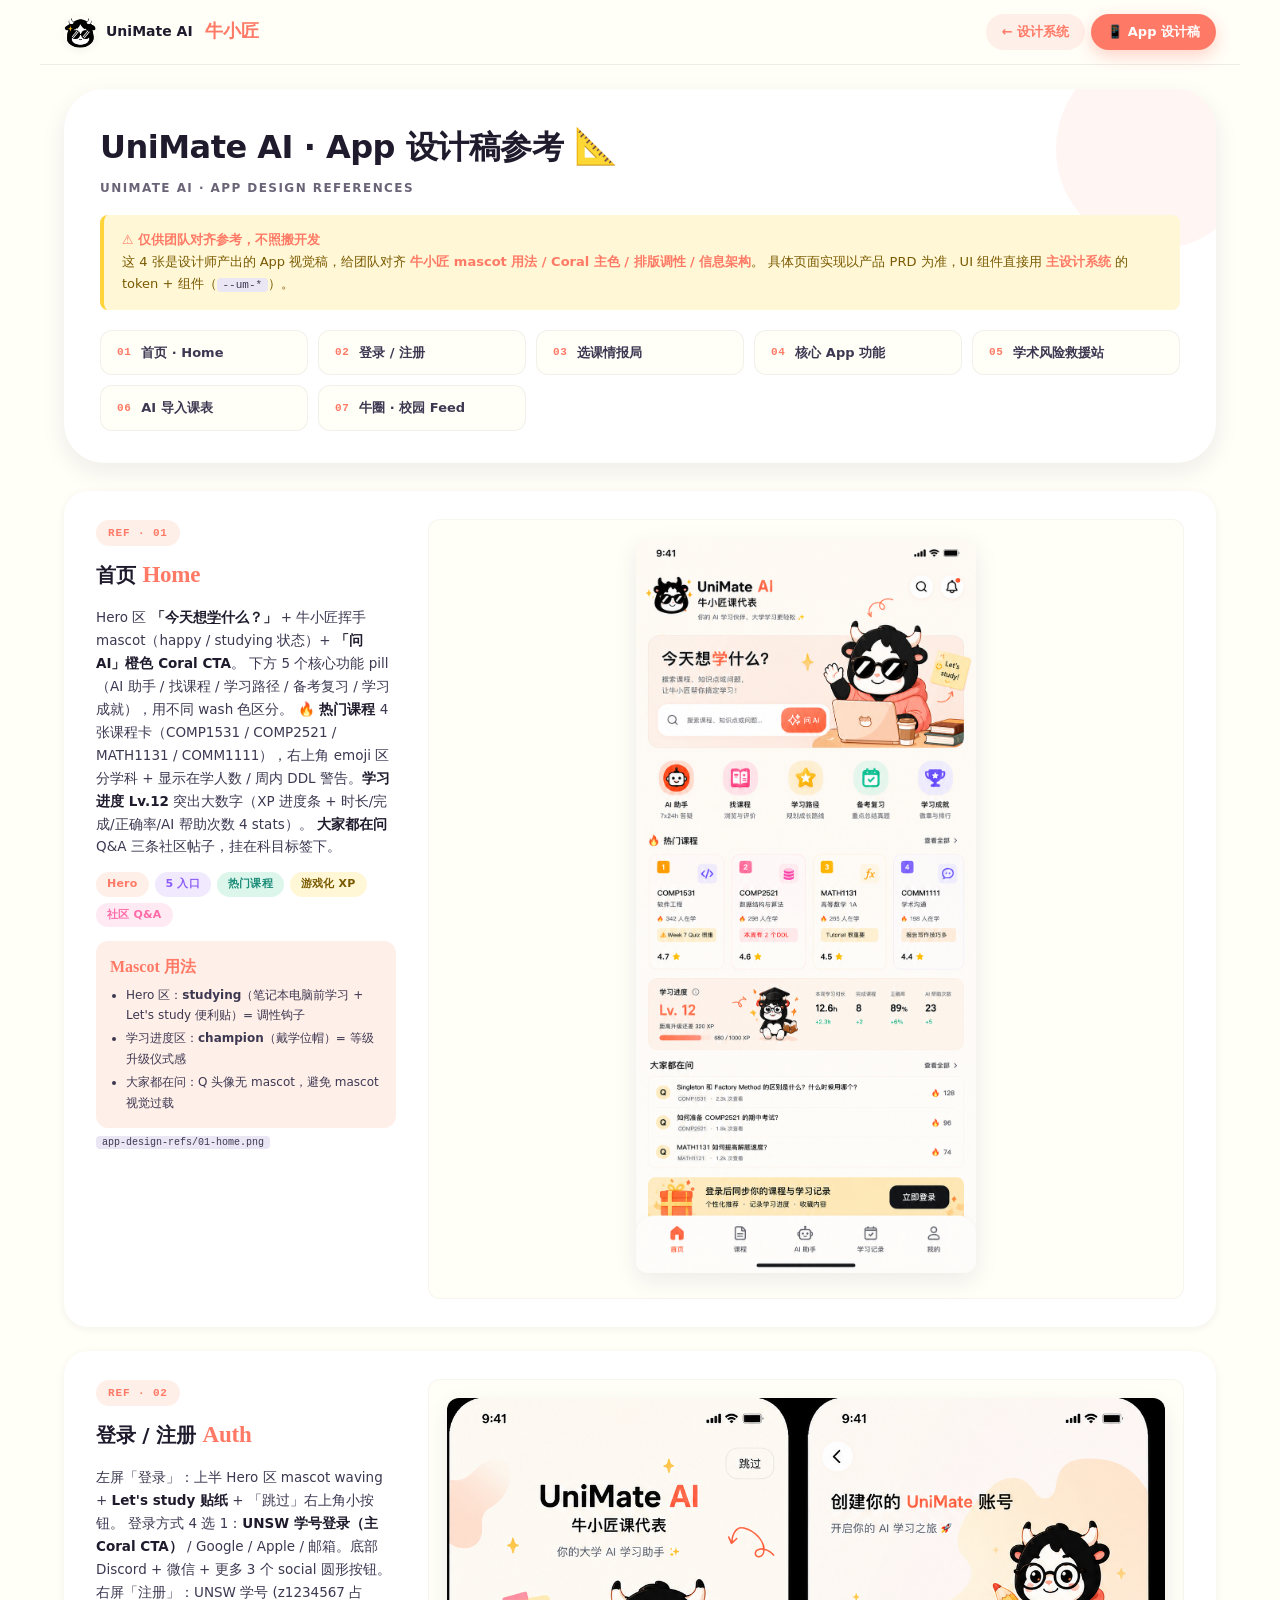
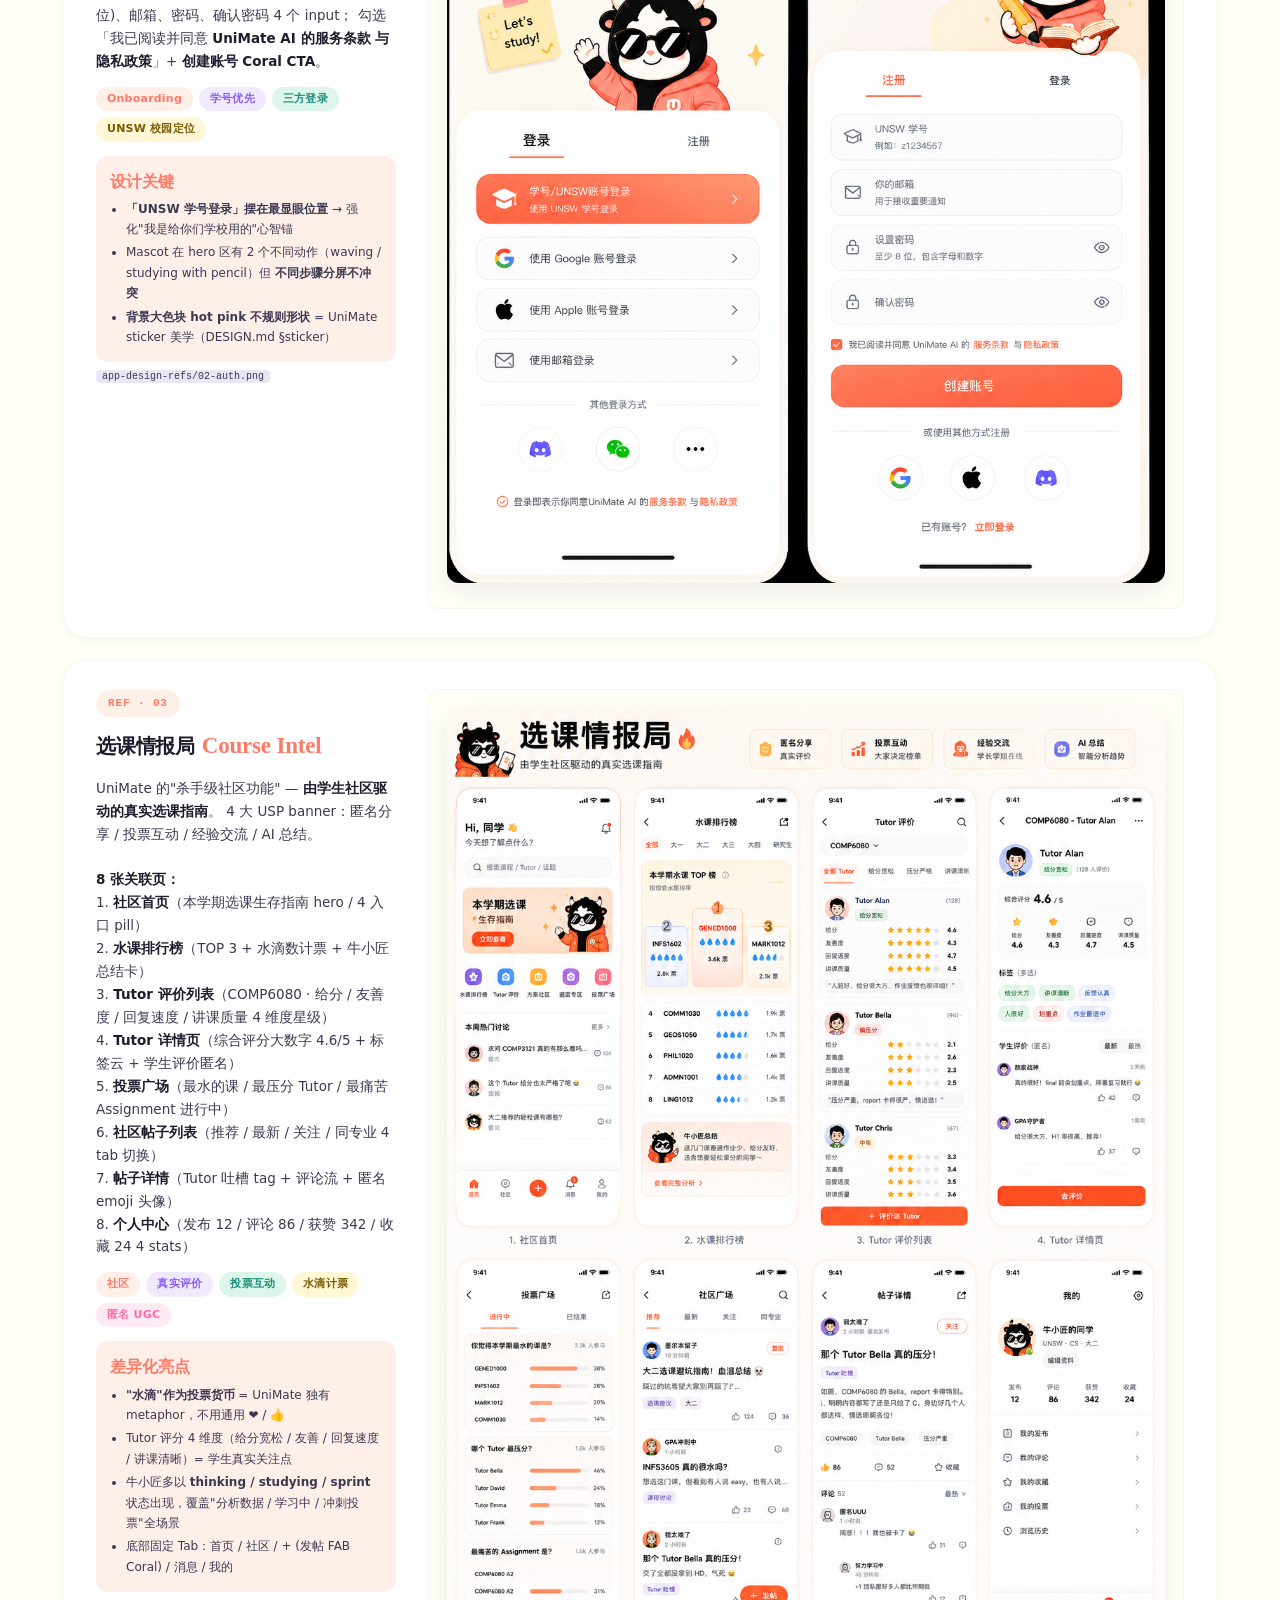
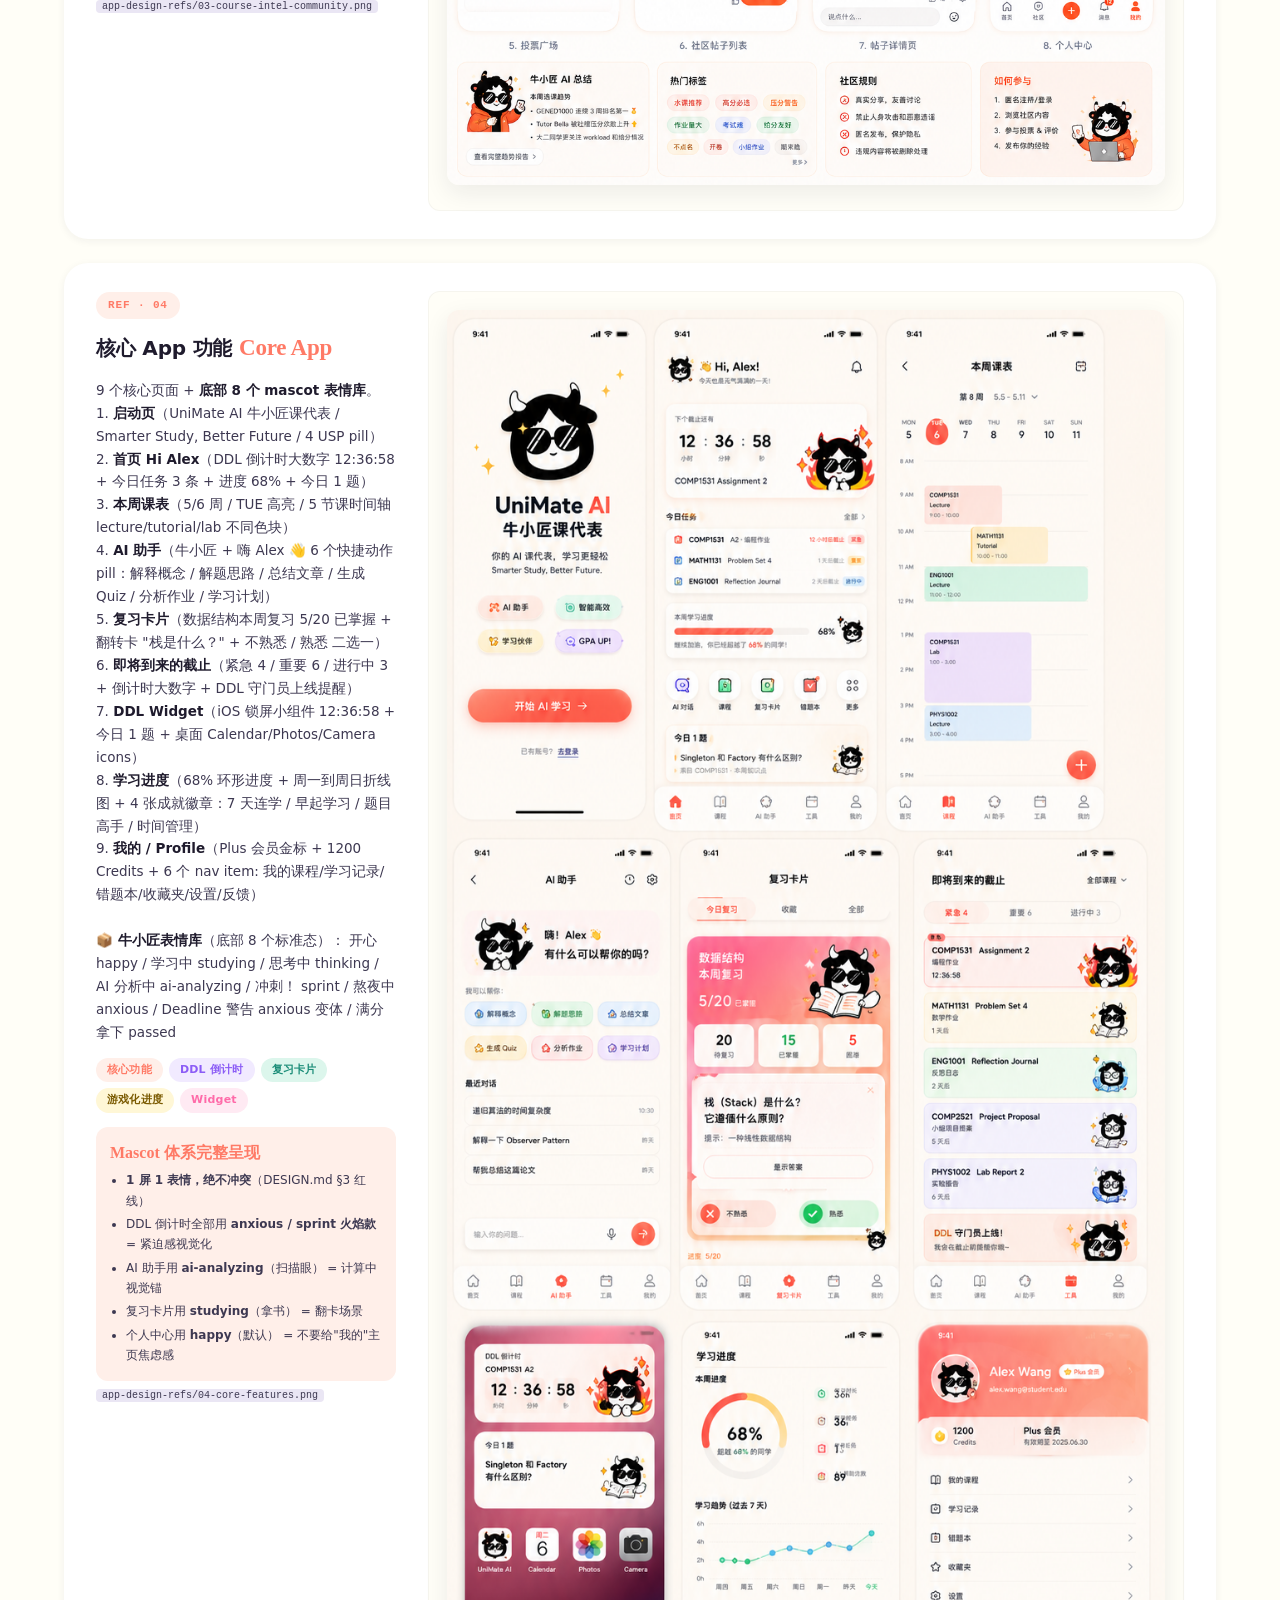
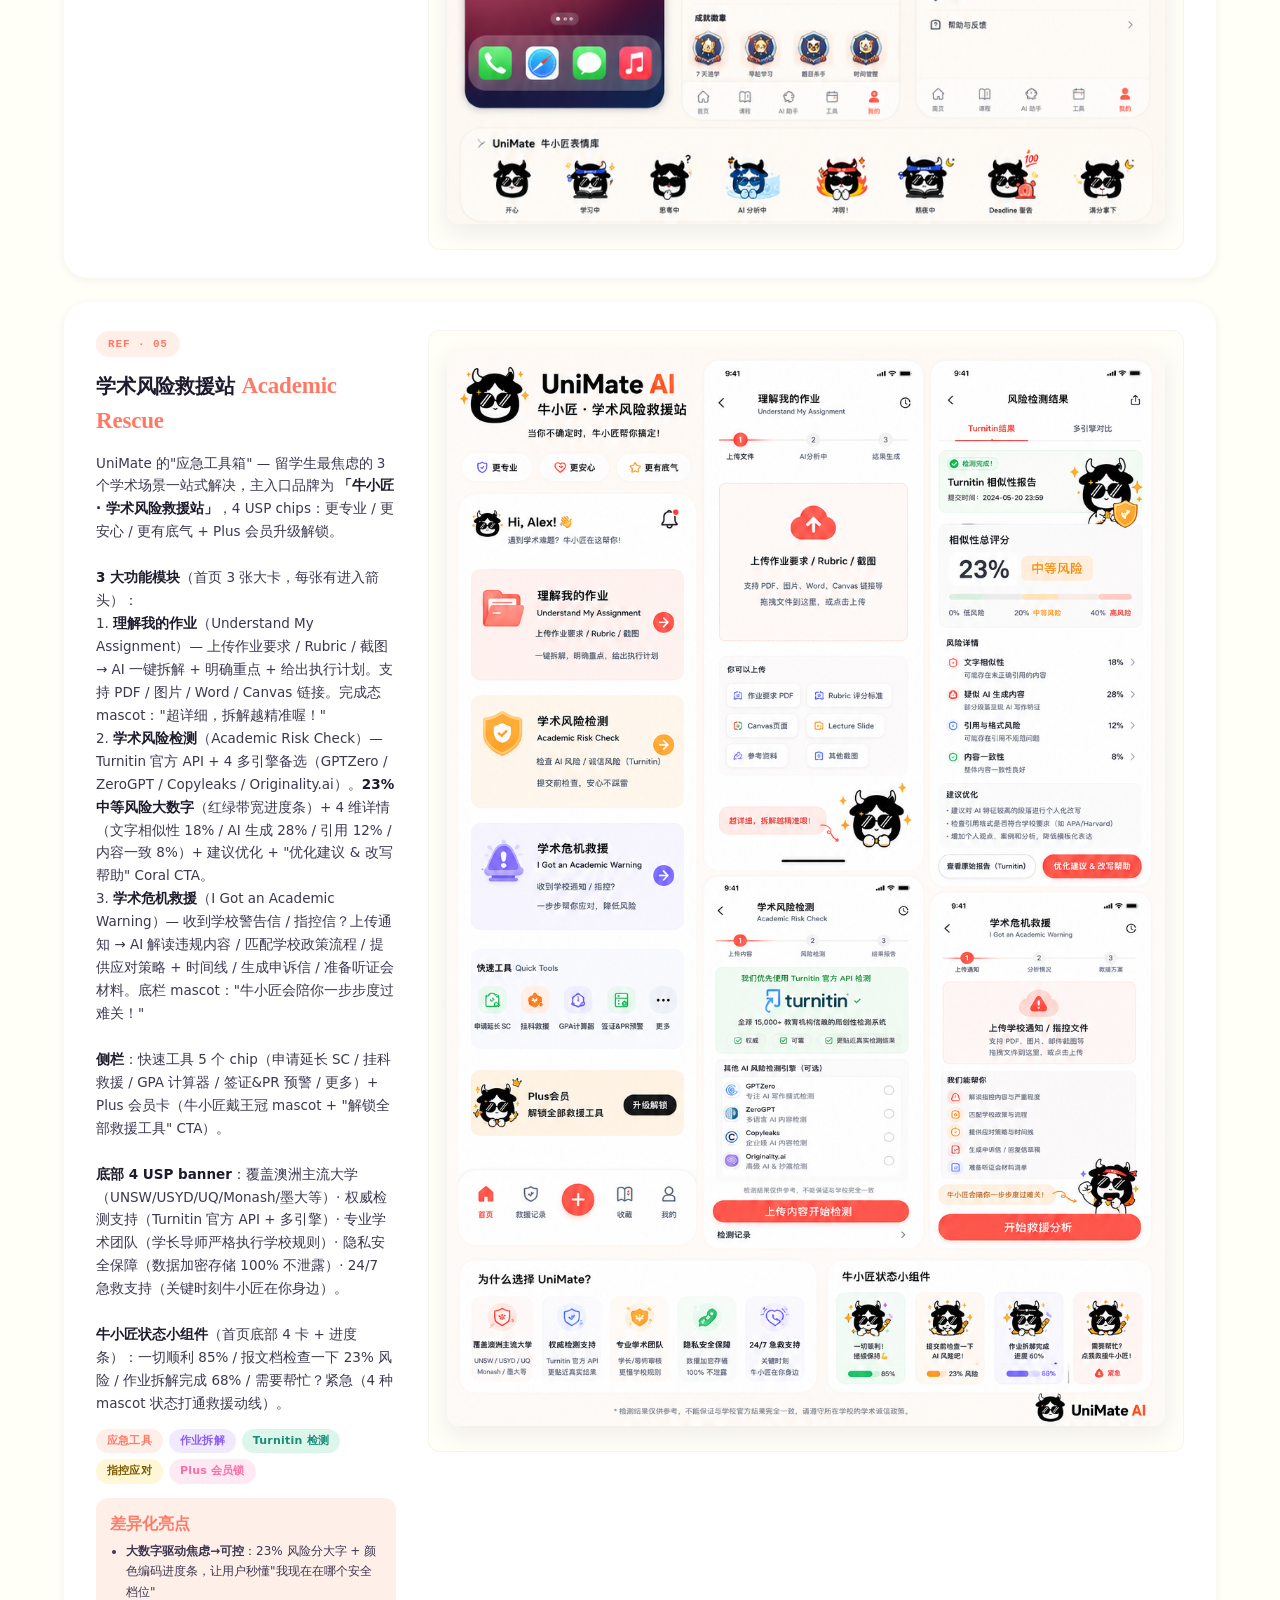
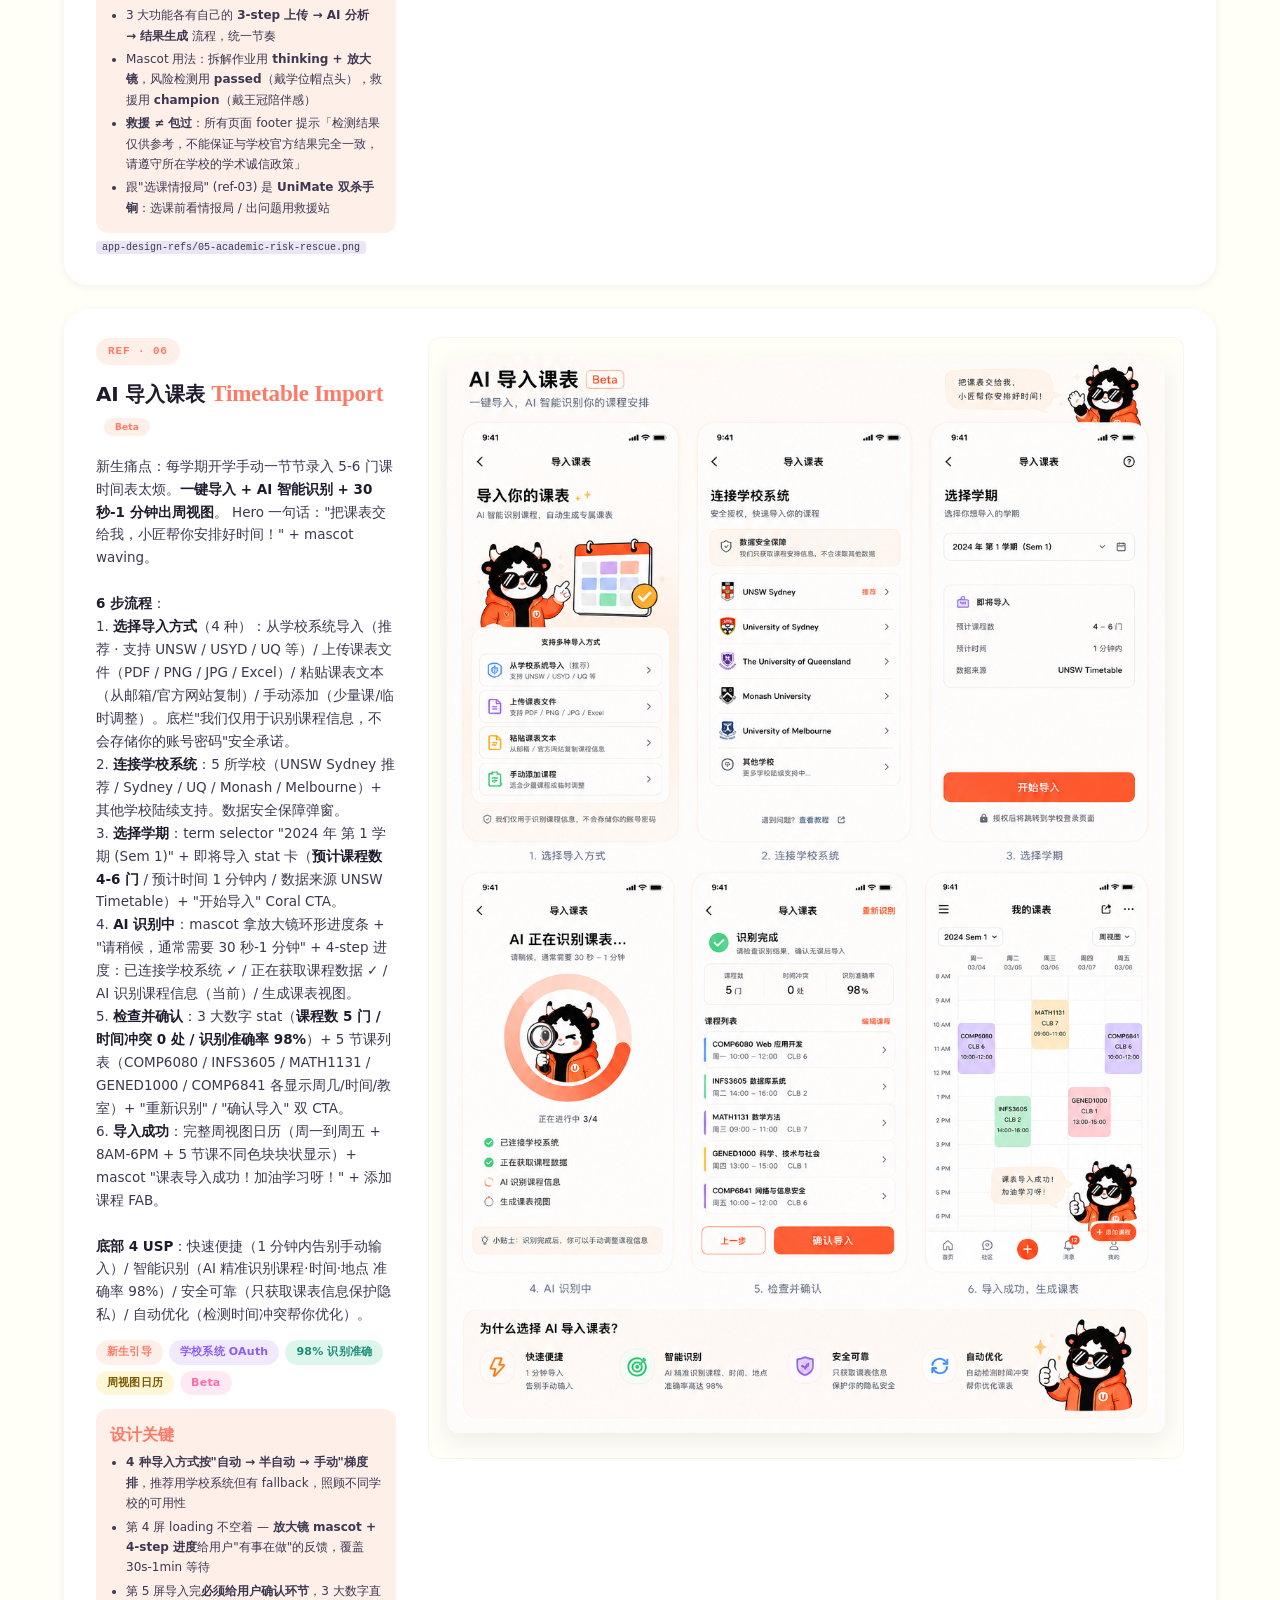
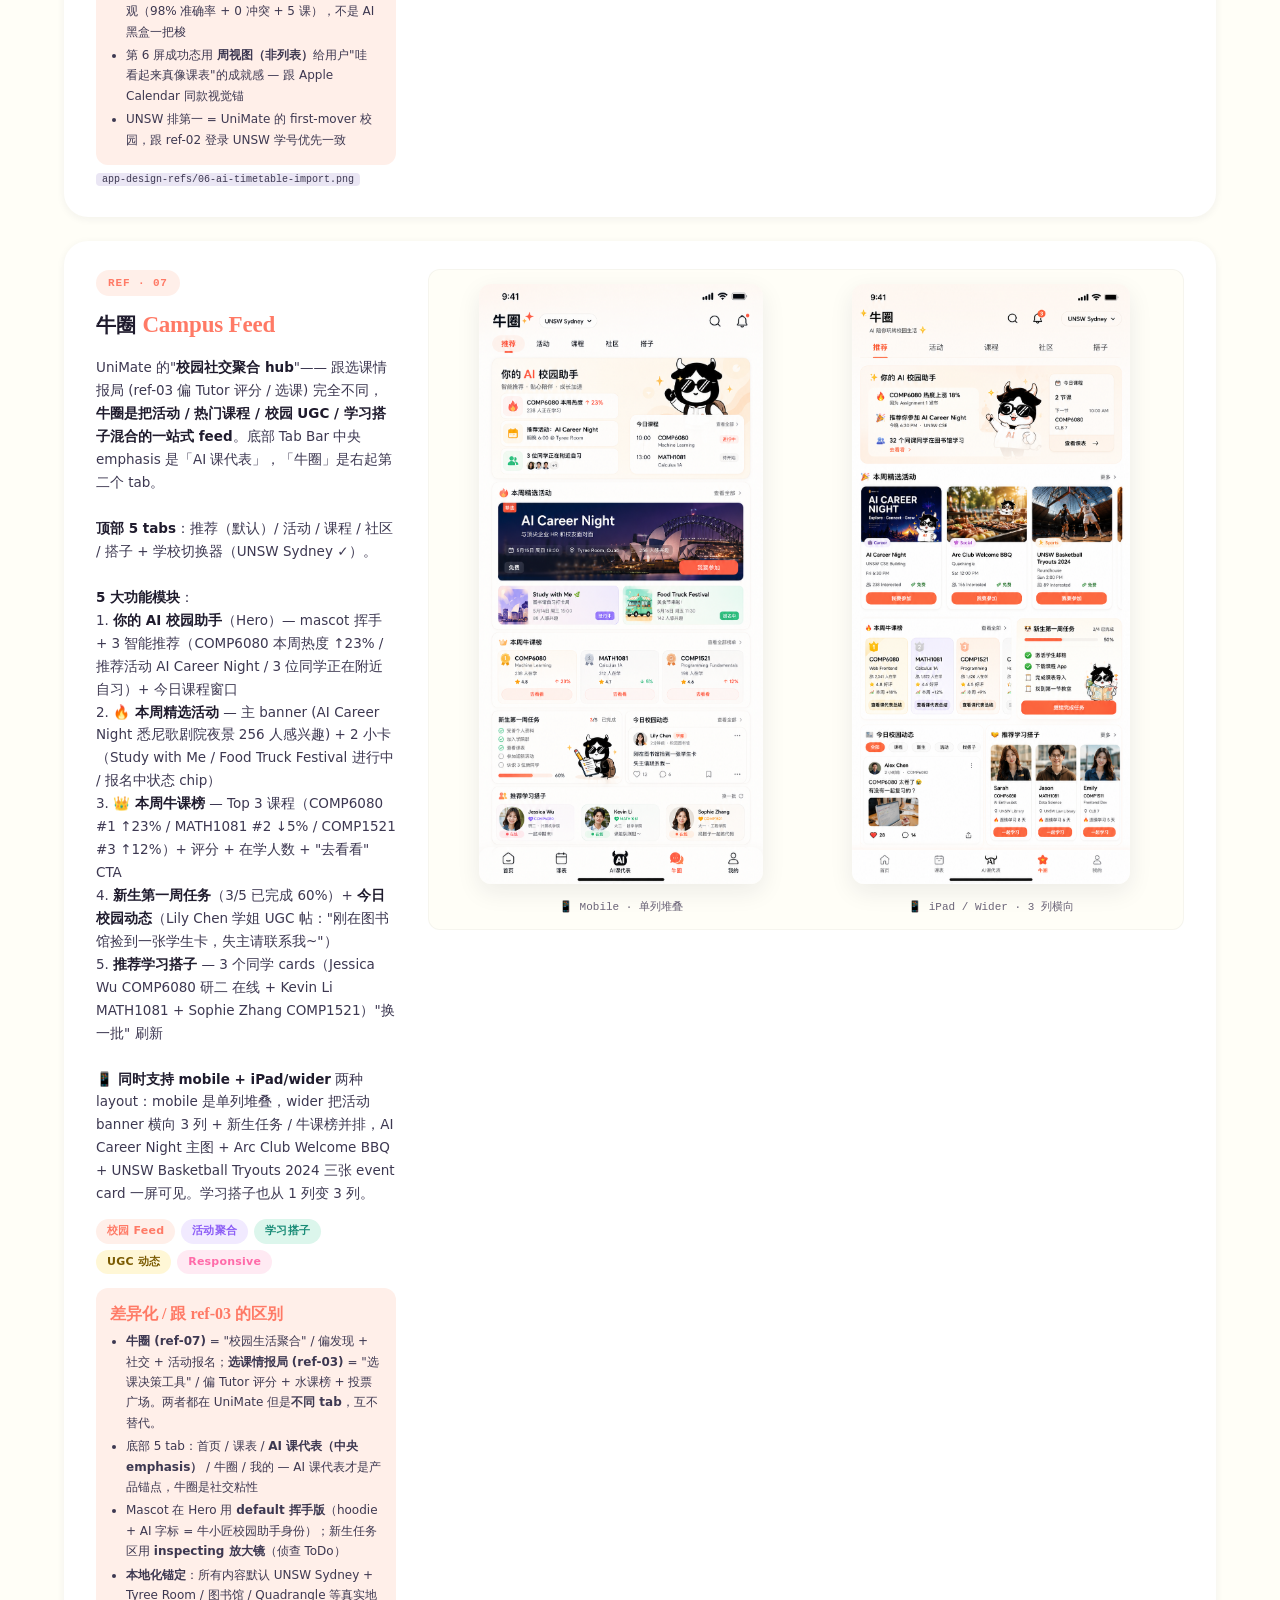
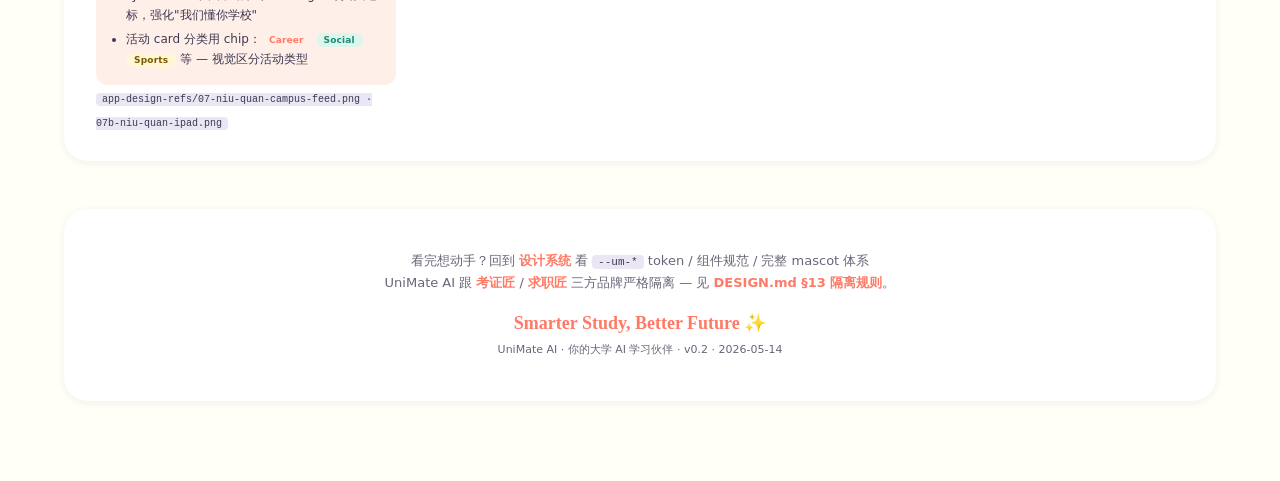
==== commit 4c1fe669: "docs: rename 'Brand Book' → 'Design System' across repo Brand Book is the casual term; Design System" ====
--- a/app-design-refs.html
+++ b/app-design-refs.html
@@ -284,7 +284,7 @@
       <span class="label-zh">牛小匠</span>
     </span>
     <div class="nav-links">
-      <a href="index.html" class="nav-link subtle">← 品牌手册</a>
+      <a href="index.html" class="nav-link subtle">← 设计系统</a>
       <a href="app-design-refs.html" class="nav-link current">📱 App 设计稿</a>
     </div>
   </nav>
@@ -295,7 +295,7 @@
     <div class="warning">
       <strong>⚠️ 仅供团队对齐参考，不照搬开发</strong>
       <br/>这 4 张是设计师产出的 App 视觉稿，给团队对齐 <strong>牛小匠 mascot 用法 / Coral 主色 / 排版调性 / 信息架构</strong>。
-      具体页面实现以产品 PRD 为准，UI 组件直接用 <a href="index.html">主品牌手册</a> 的 token + 组件（<code>--um-*</code>）。
+      具体页面实现以产品 PRD 为准，UI 组件直接用 <a href="index.html">主设计系统</a> 的 token + 组件（<code>--um-*</code>）。
     </div>
     <div class="toc">
       <a href="#ref-01"><span class="num">01</span>首页 · Home</a>
@@ -600,7 +600,7 @@
   <!-- ============ Footer ============ -->
   <div class="footer">
     <p>
-      看完想动手？回到 <a href="index.html">品牌手册</a> 看 <code>--um-*</code> token / 组件规范 / 完整 mascot 体系
+      看完想动手？回到 <a href="index.html">设计系统</a> 看 <code>--um-*</code> token / 组件规范 / 完整 mascot 体系
       <br/>UniMate AI 跟 <a href="../cert-master/index.html">考证匠</a> / <a href="../job-hunter/index.html">求职匠</a> 三方品牌严格隔离 — 见 <a href="DESIGN.md">DESIGN.md §13 隔离规则</a>。
     </p>
     <p style="margin-top:14px;">
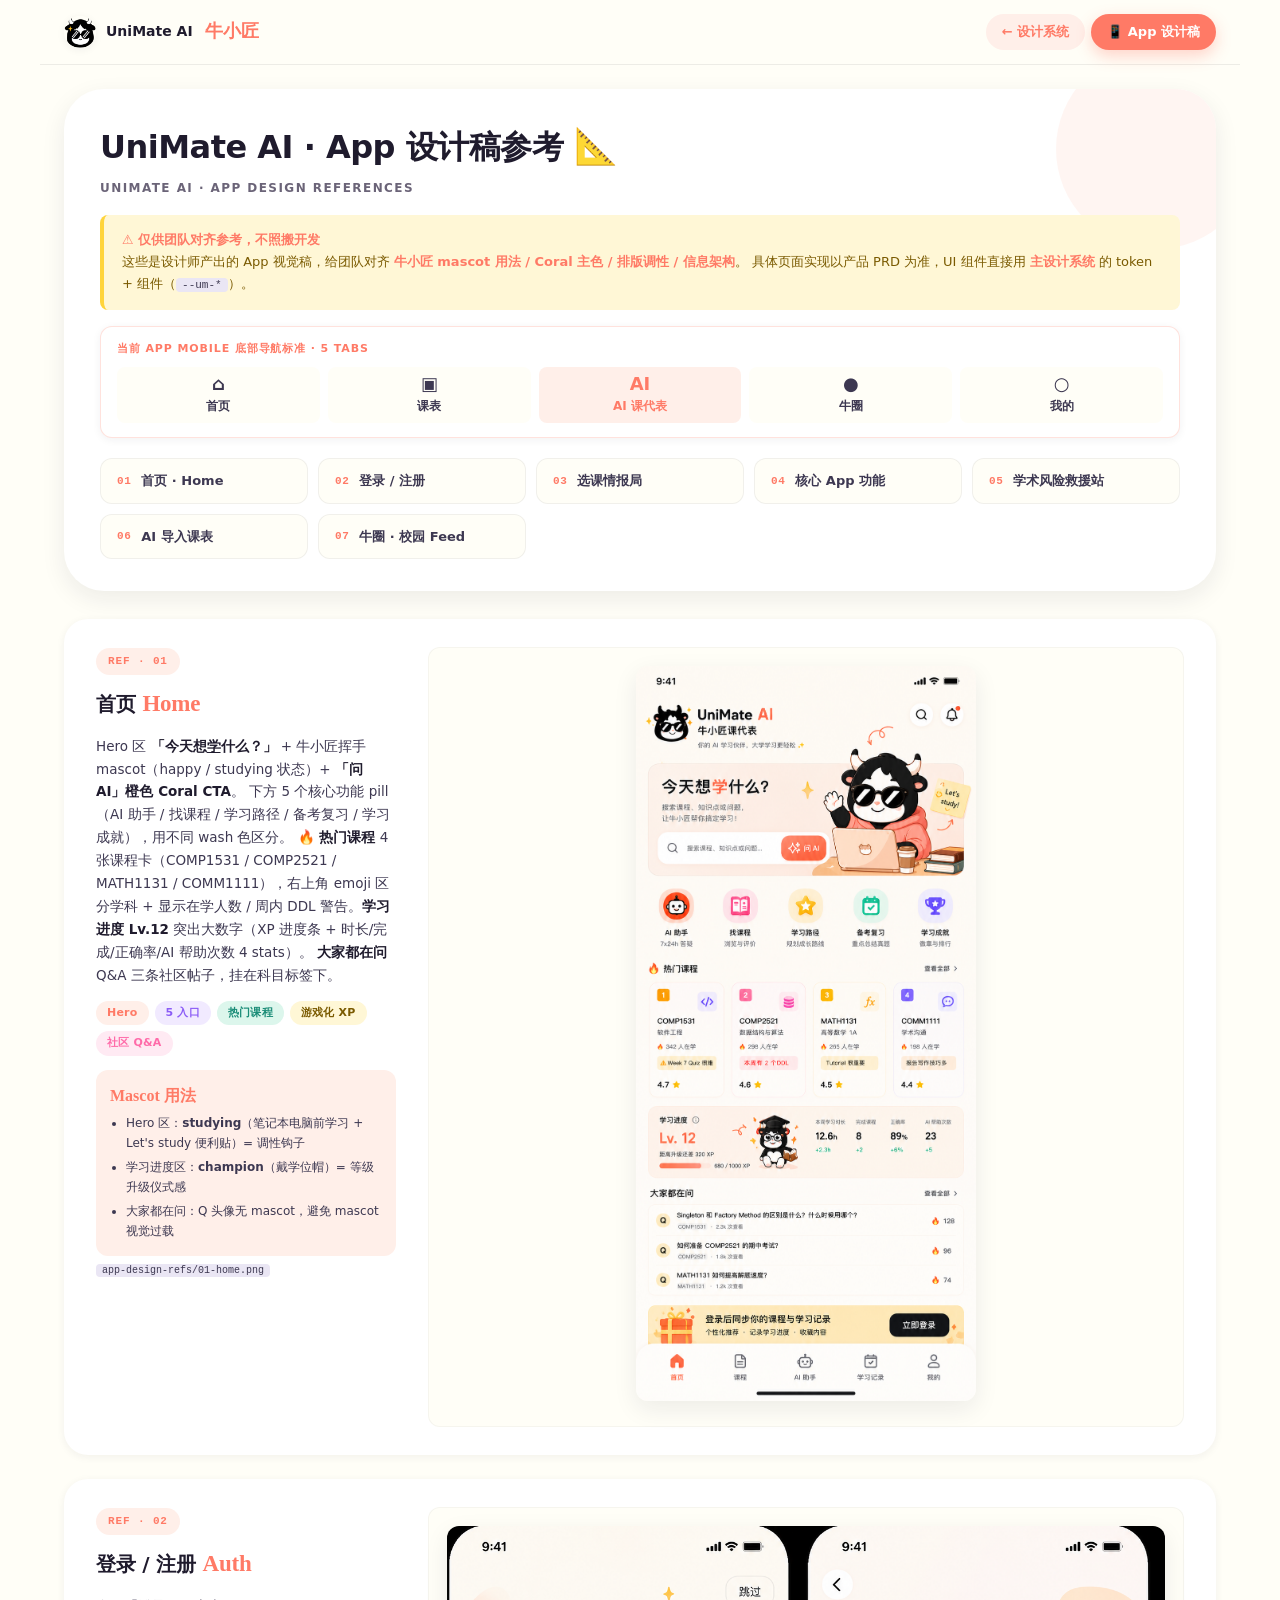
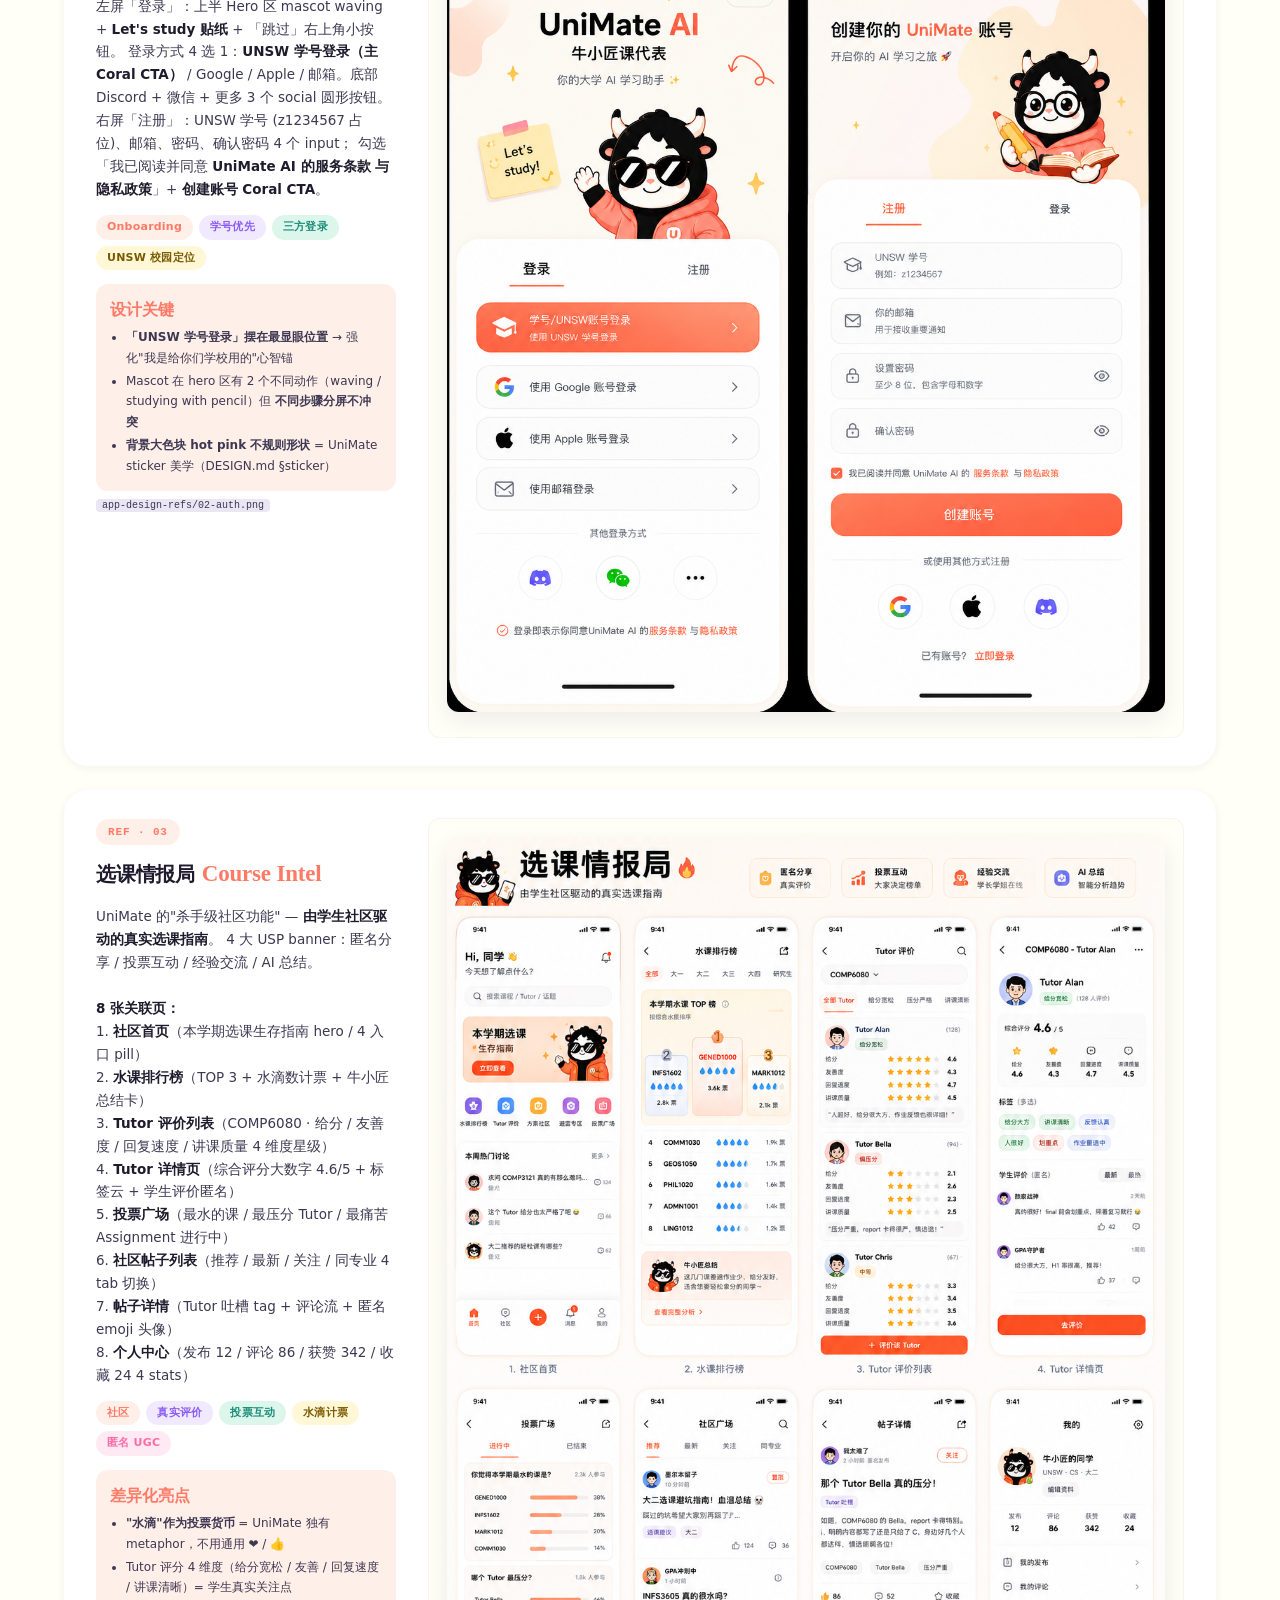
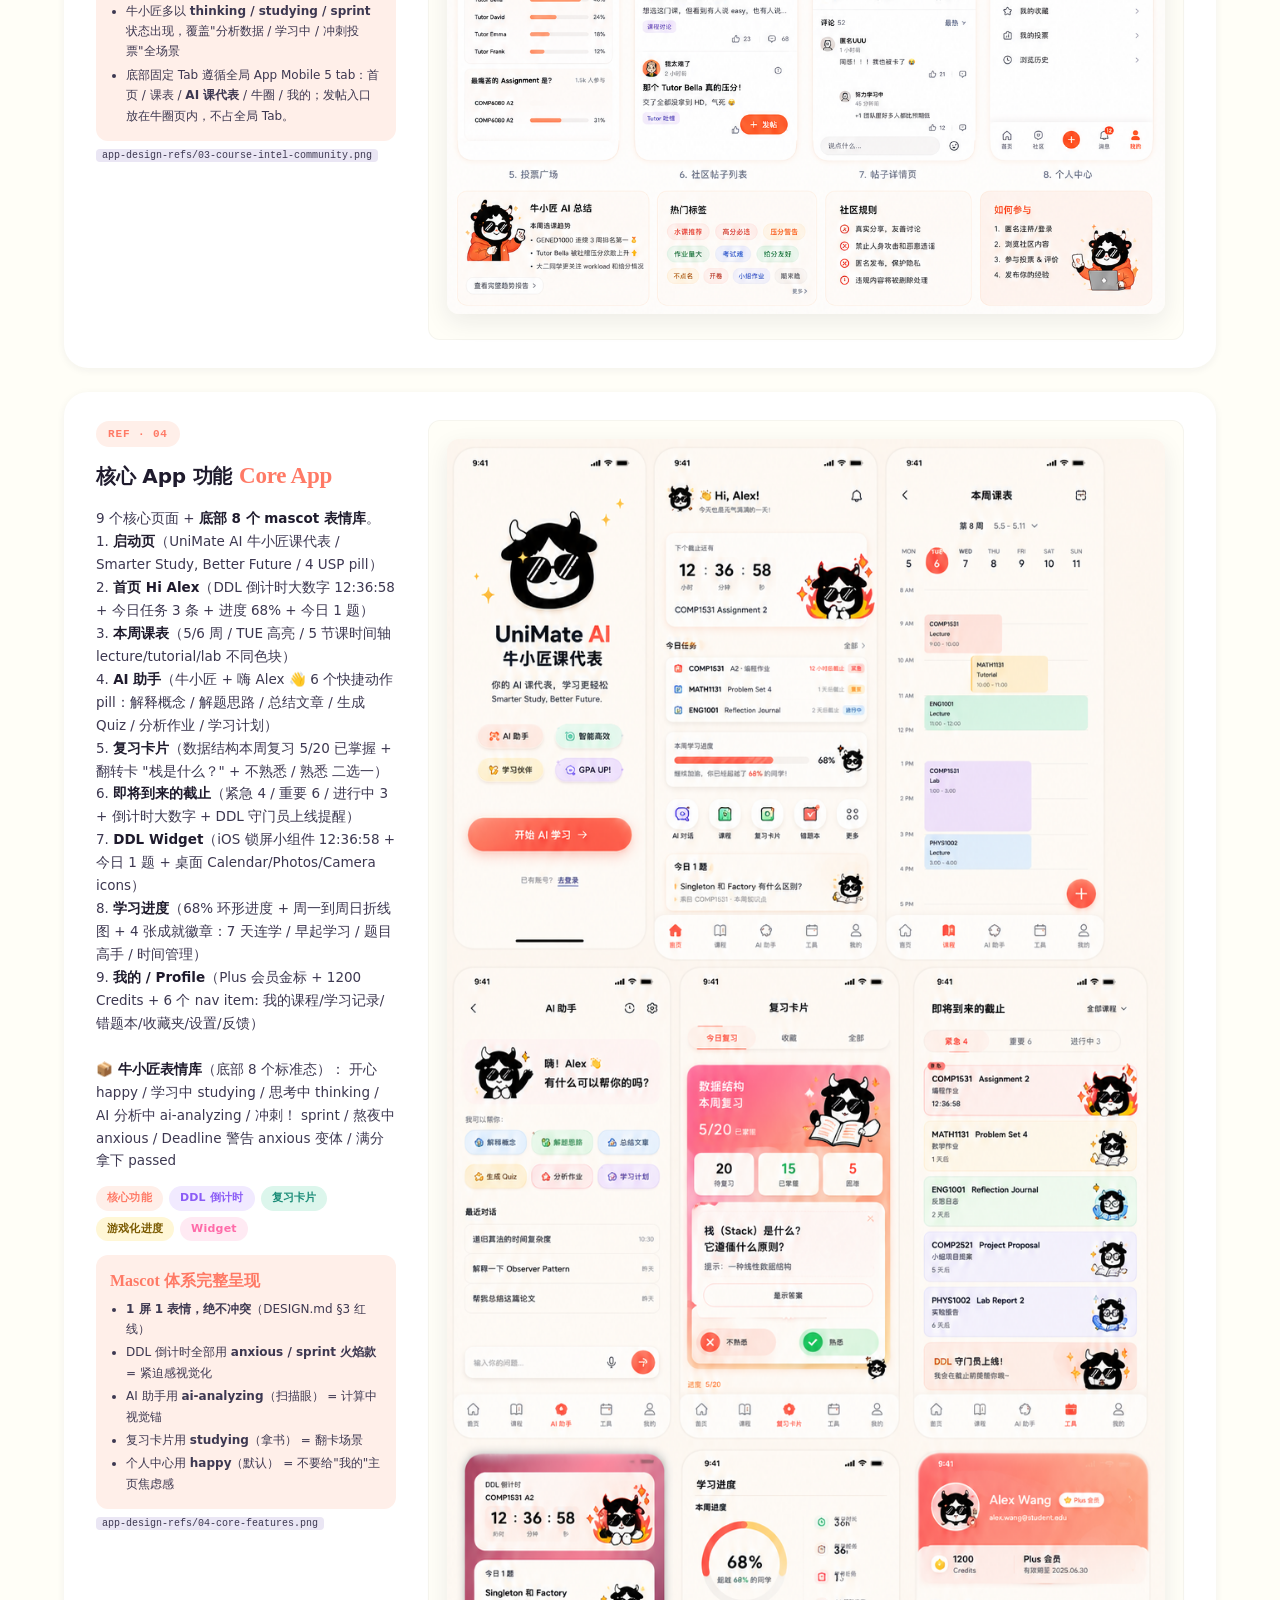
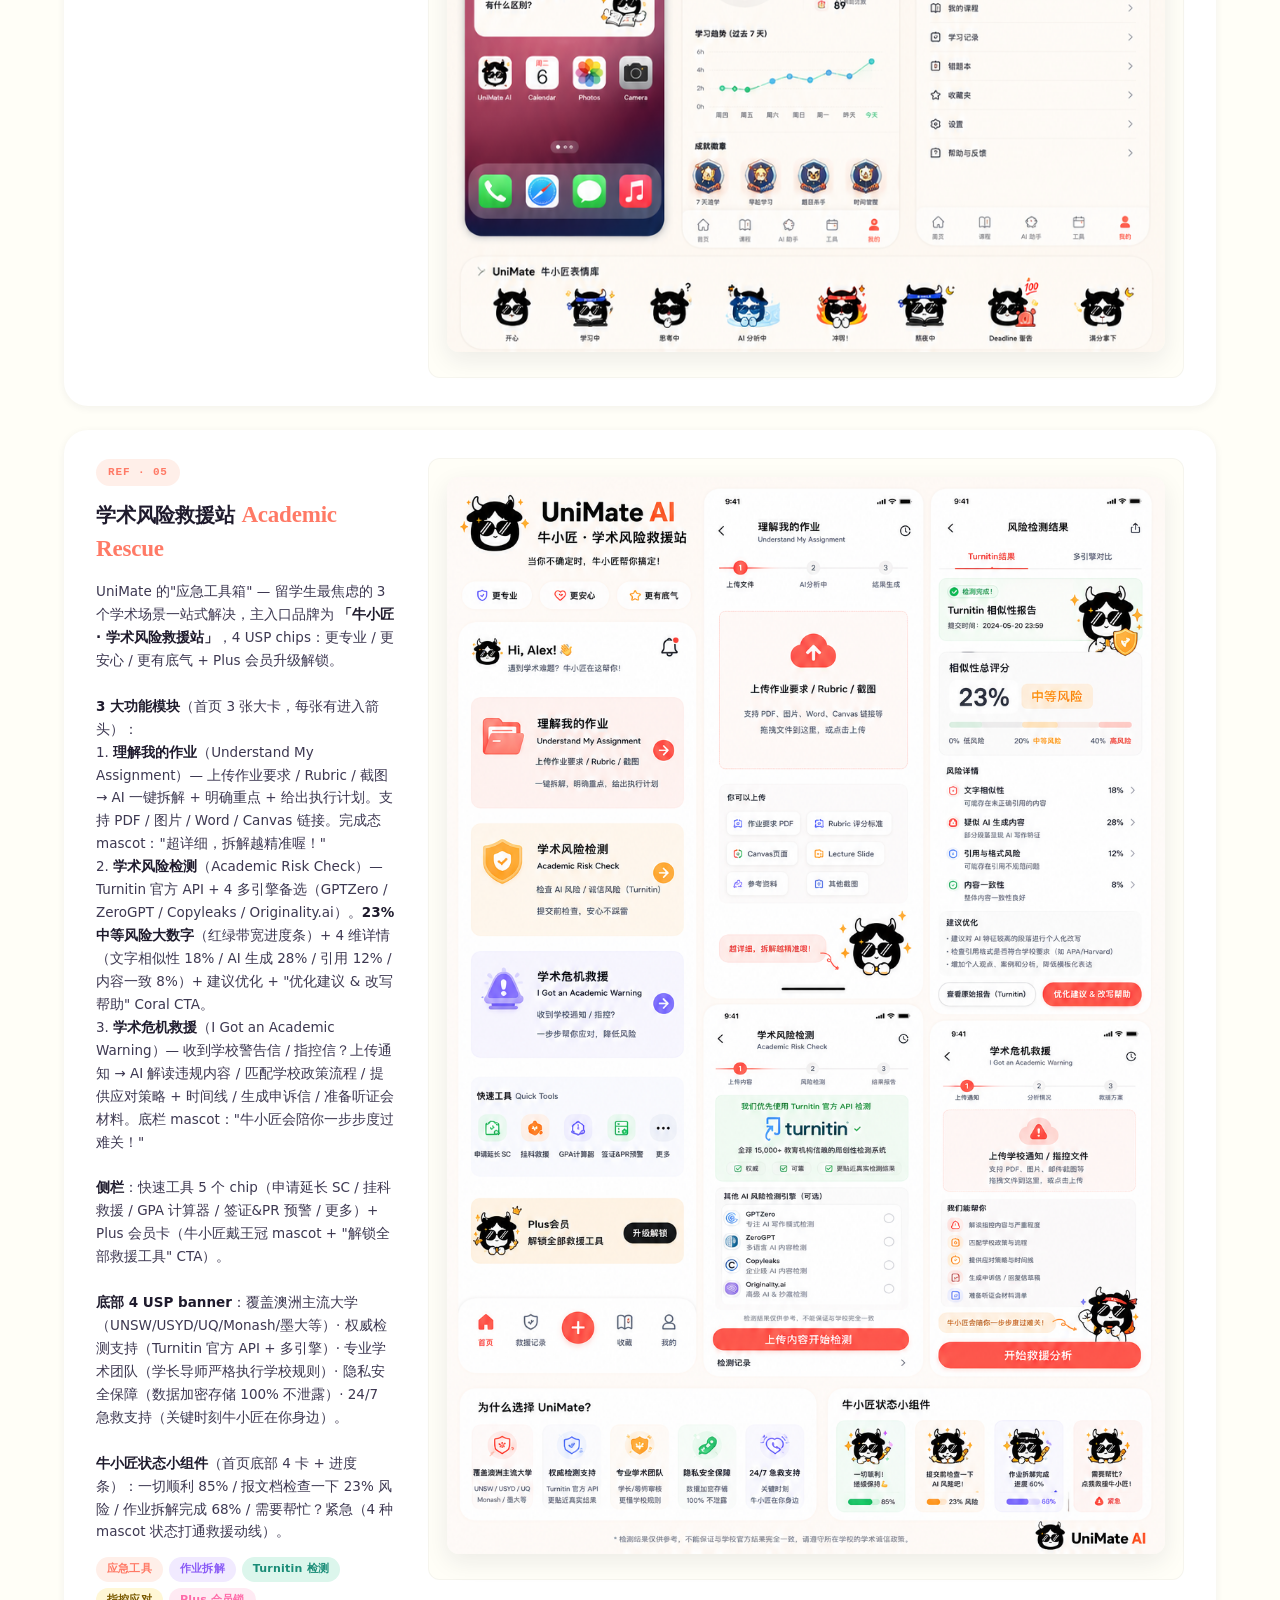
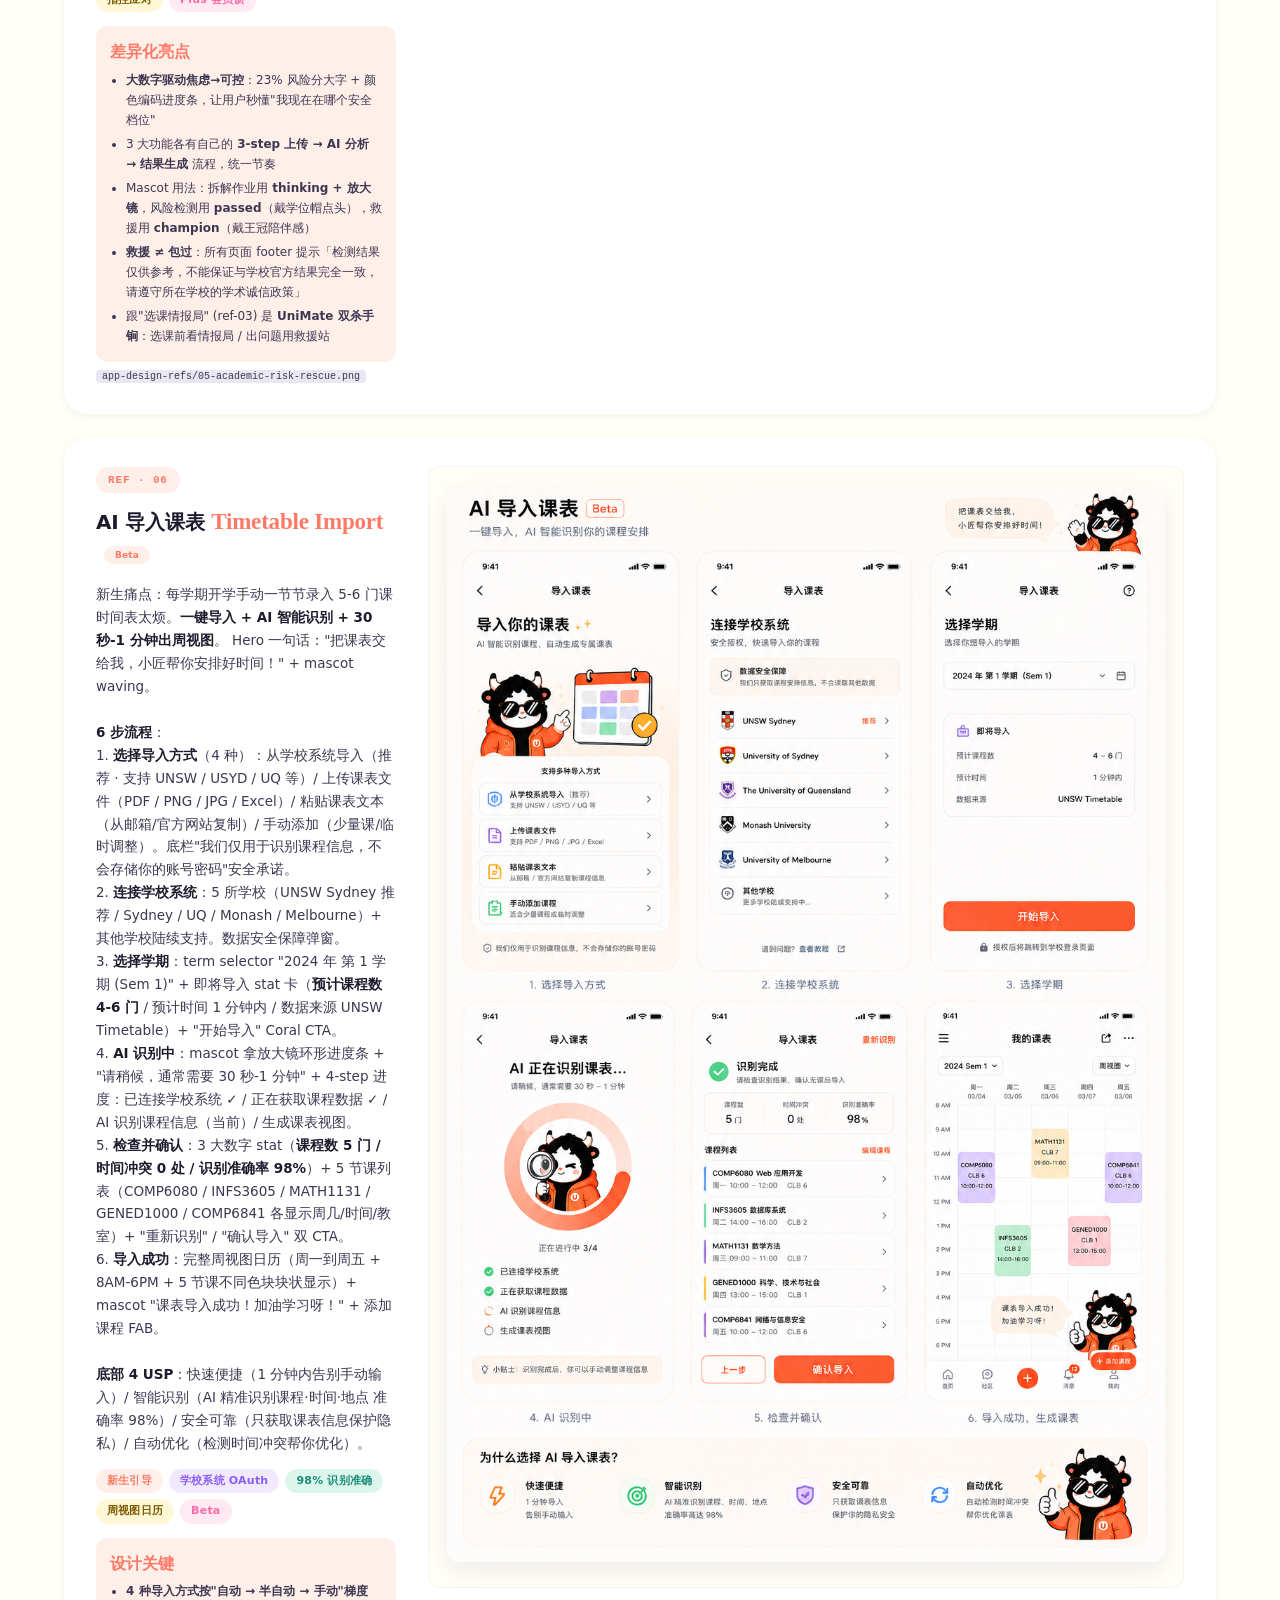
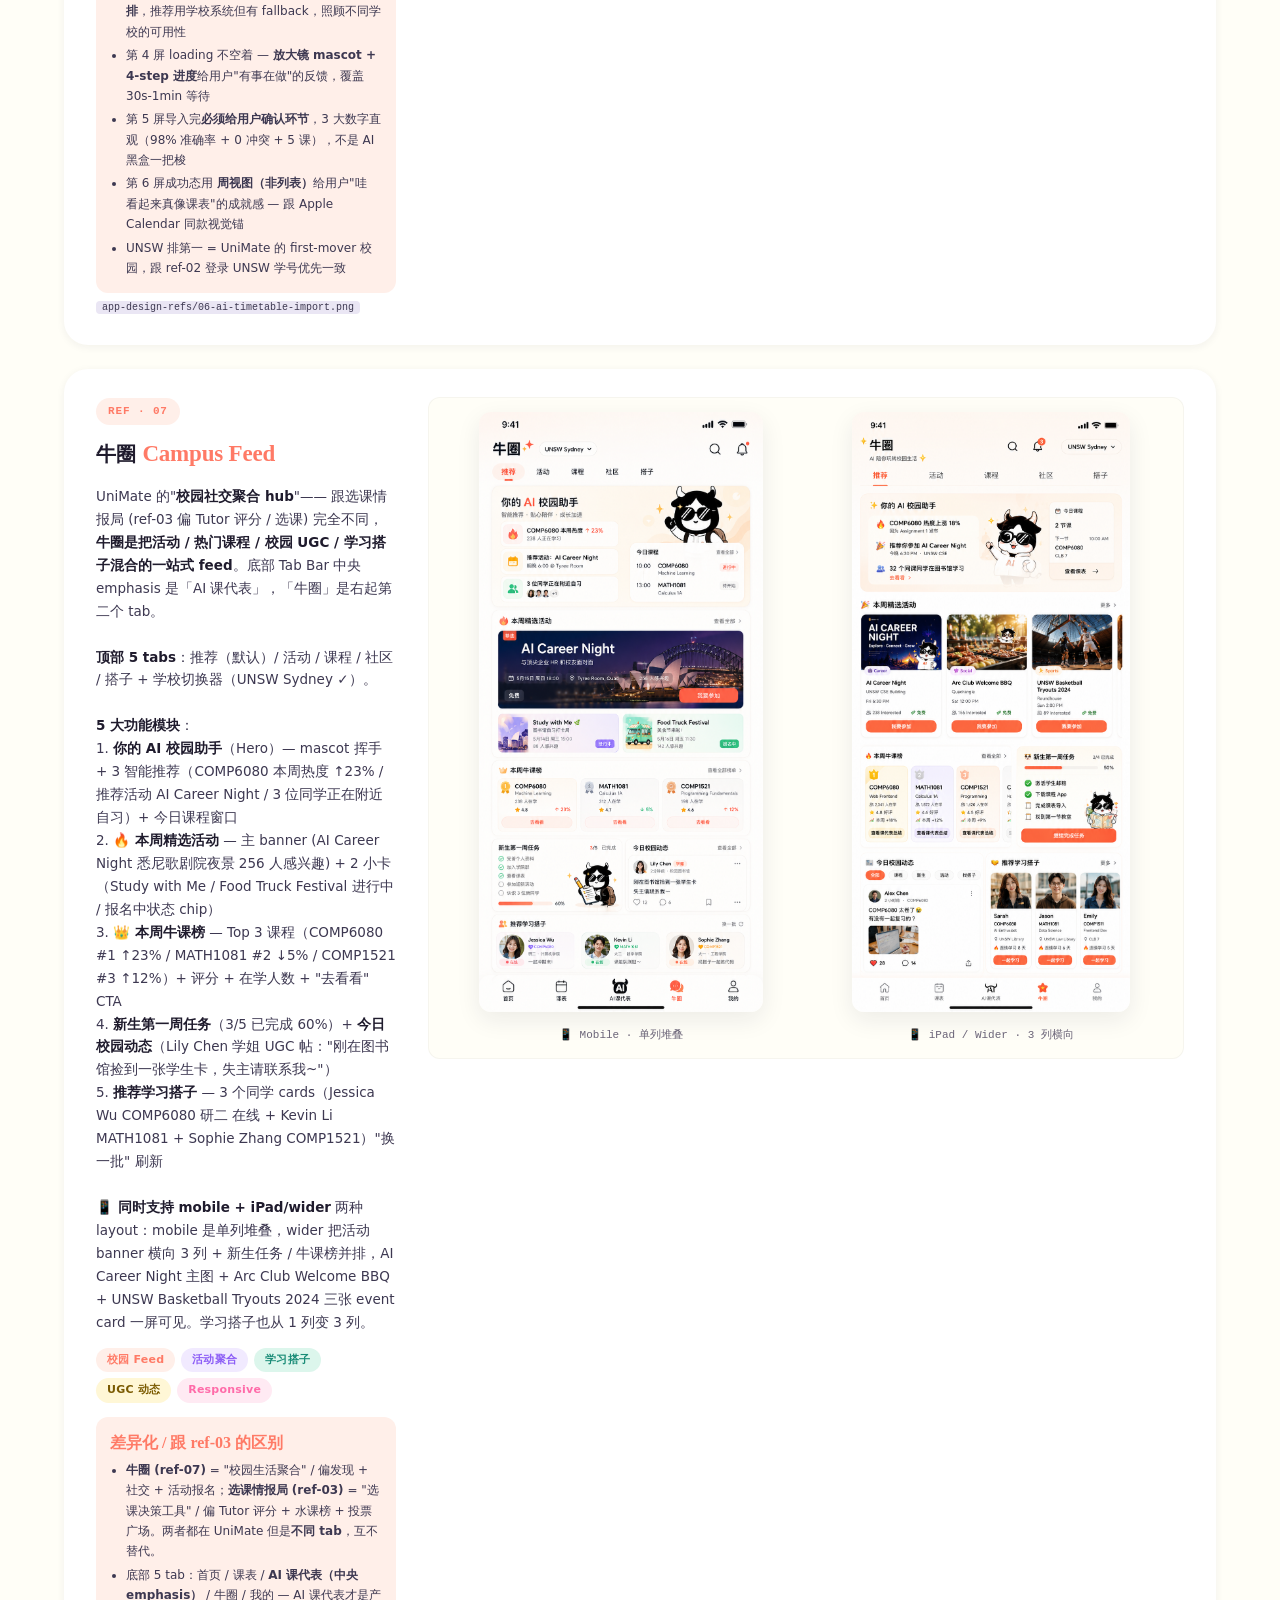
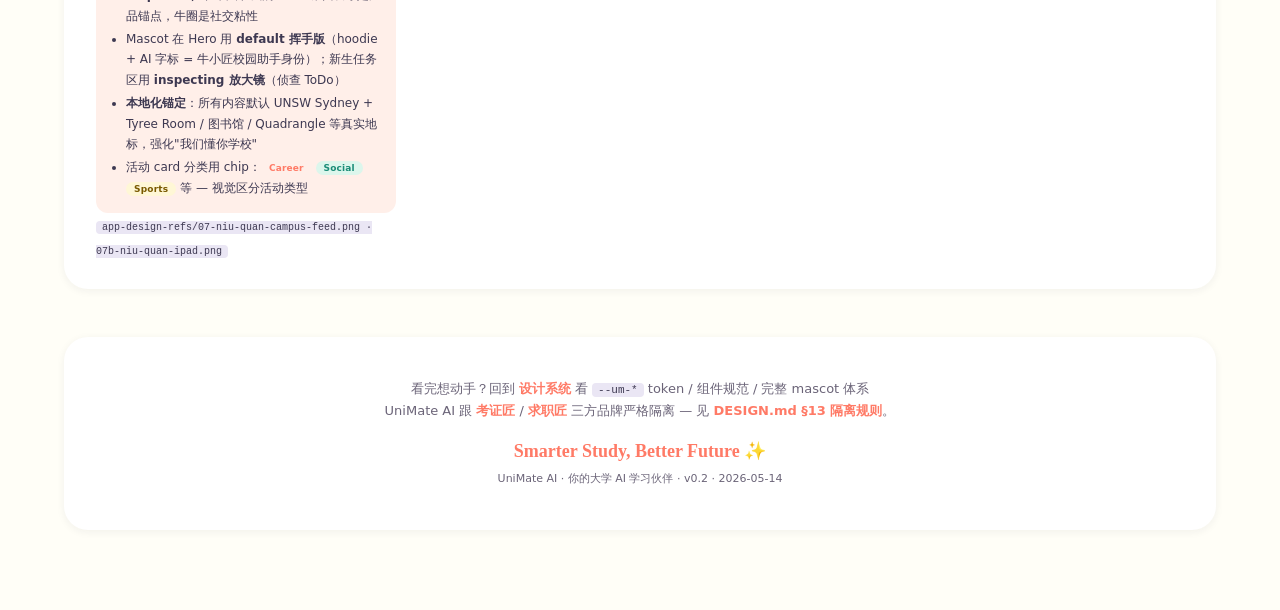
==== commit 648c3048: "docs(app-refs): standardize App mobile 5-tab bottom nav App design refs go from 4 → 7 mobile/iPad mo" ====
--- a/app-design-refs.html
+++ b/app-design-refs.html
@@ -117,6 +117,47 @@
     .warning a { color: var(--um-coral); font-weight: 700; }
     .warning a:hover { text-decoration: underline; }
 
+    .mobile-nav-standard {
+      margin-top: 16px;
+      padding: 14px 16px;
+      background: var(--um-white);
+      border: 1.5px solid rgba(255,122,102,0.22);
+      border-radius: var(--um-radius-md);
+      box-shadow: var(--um-shadow-sm);
+    }
+    .mobile-nav-standard .label {
+      display: block;
+      margin-bottom: 10px;
+      font-size: 11px;
+      font-weight: 800;
+      color: var(--um-coral);
+      letter-spacing: 0.08em;
+      text-transform: uppercase;
+    }
+    .mobile-nav-standard .tabs {
+      display: grid;
+      grid-template-columns: repeat(5, 1fr);
+      gap: 8px;
+    }
+    .mobile-nav-standard .tab {
+      display: grid;
+      place-items: center;
+      gap: 4px;
+      min-height: 56px;
+      padding: 8px 6px;
+      background: var(--um-canvas);
+      border-radius: var(--um-radius-sm);
+      font-size: 12px;
+      font-weight: 800;
+      color: var(--um-ink-soft);
+      text-align: center;
+    }
+    .mobile-nav-standard .tab.ai {
+      color: var(--um-coral);
+      background: var(--um-wash-coral);
+    }
+    .mobile-nav-standard .tab .ico { font-size: 18px; line-height: 1; }
+
     .toc {
       display: grid;
       grid-template-columns: repeat(auto-fill, minmax(200px, 1fr));
@@ -294,8 +335,18 @@
     <p class="en">UNIMATE AI · APP DESIGN REFERENCES</p>
     <div class="warning">
       <strong>⚠️ 仅供团队对齐参考，不照搬开发</strong>
-      <br/>这 4 张是设计师产出的 App 视觉稿，给团队对齐 <strong>牛小匠 mascot 用法 / Coral 主色 / 排版调性 / 信息架构</strong>。
+      <br/>这些是设计师产出的 App 视觉稿，给团队对齐 <strong>牛小匠 mascot 用法 / Coral 主色 / 排版调性 / 信息架构</strong>。
       具体页面实现以产品 PRD 为准，UI 组件直接用 <a href="index.html">主设计系统</a> 的 token + 组件（<code>--um-*</code>）。
+    </div>
+    <div class="mobile-nav-standard">
+      <span class="label">当前 App Mobile 底部导航标准 · 5 tabs</span>
+      <div class="tabs">
+        <div class="tab"><span class="ico">⌂</span><span>首页</span></div>
+        <div class="tab"><span class="ico">▣</span><span>课表</span></div>
+        <div class="tab ai"><span class="ico">AI</span><span>AI 课代表</span></div>
+        <div class="tab"><span class="ico">●</span><span>牛圈</span></div>
+        <div class="tab"><span class="ico">○</span><span>我的</span></div>
+      </div>
     </div>
     <div class="toc">
       <a href="#ref-01"><span class="num">01</span>首页 · Home</a>
@@ -406,7 +457,7 @@
           <li><strong>"水滴"作为投票货币</strong> = UniMate 独有 metaphor，不用通用 ❤️ / 👍</li>
           <li>Tutor 评分 4 维度（给分宽松 / 友善 / 回复速度 / 讲课清晰）= 学生真实关注点</li>
           <li>牛小匠多以 <strong>thinking / studying / sprint</strong> 状态出现，覆盖"分析数据 / 学习中 / 冲刺投票"全场景</li>
-          <li>底部固定 Tab：首页 / 社区 / + (发帖 FAB Coral) / 消息 / 我的</li>
+          <li>底部固定 Tab 遵循全局 App Mobile 5 tab：首页 / 课表 / <strong>AI 课代表</strong> / 牛圈 / 我的；发帖入口放在牛圈页内，不占全局 Tab。</li>
         </ul>
       </div>
       <code>app-design-refs/03-course-intel-community.png</code>
